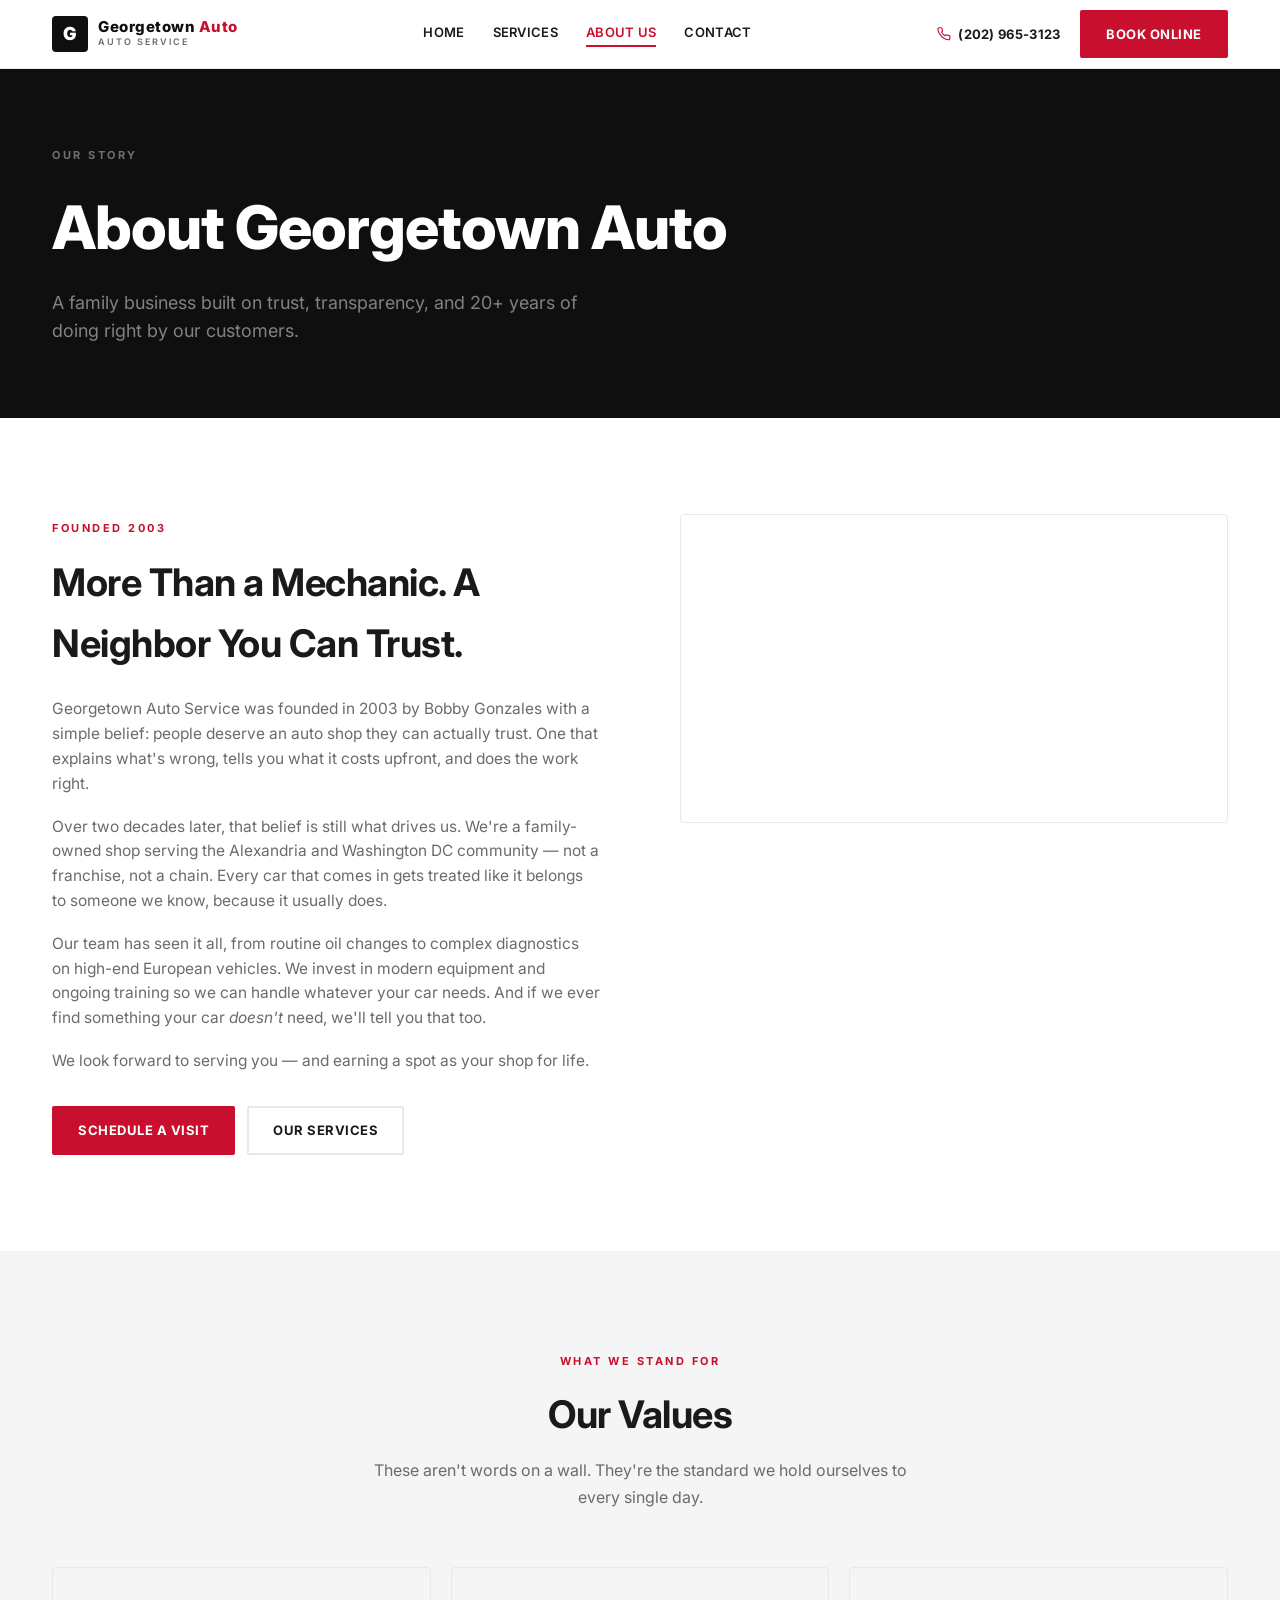
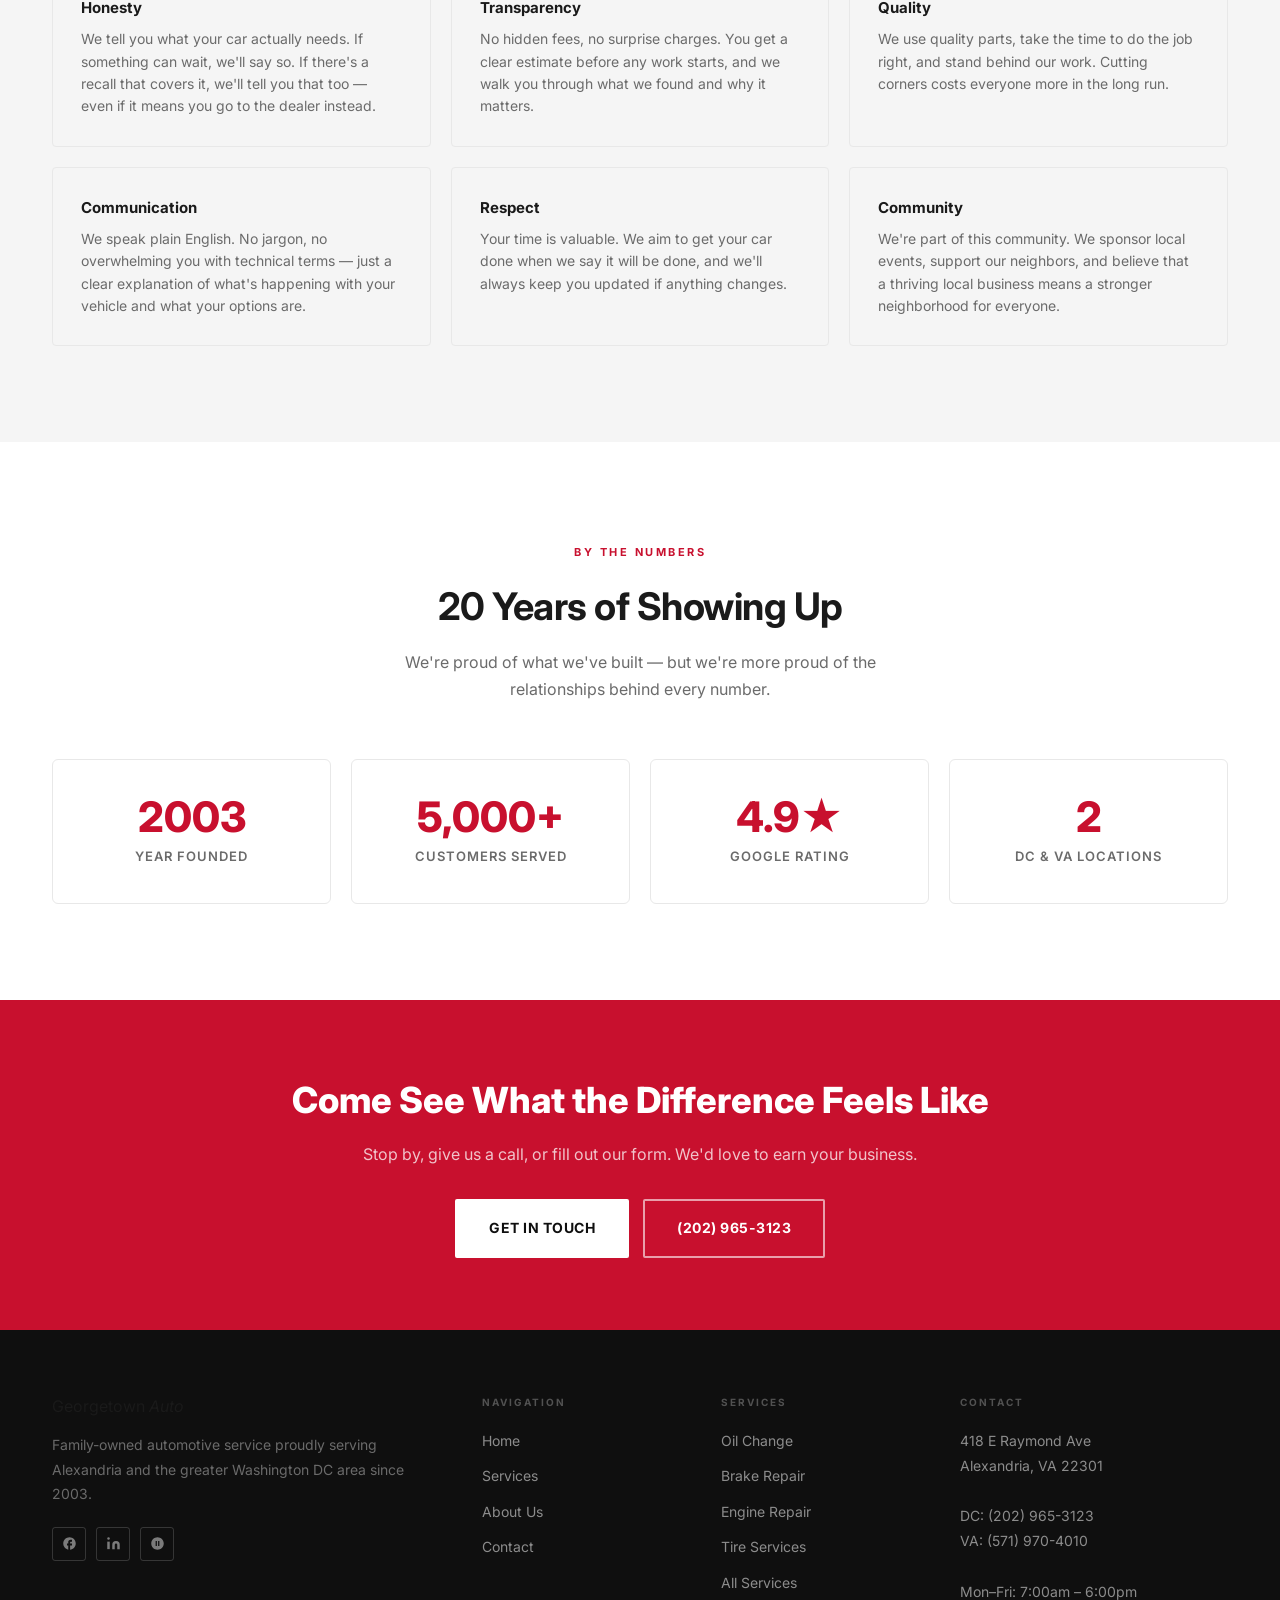
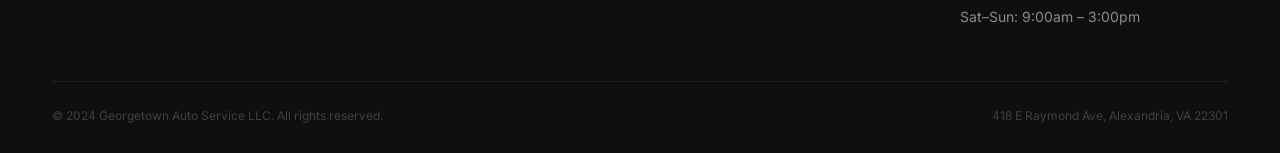
==== about.html @ b823f21b "Initial commit: single-page static site for Georgetown Auto Service Co-Authored-By: Claude Sonnet 4." ====
<!DOCTYPE html>
<html lang="en">
<head>
  <meta charset="UTF-8" />
  <meta name="viewport" content="width=device-width, initial-scale=1.0" />
  <meta name="description" content="Learn about Georgetown Auto Service — family-owned since 2003, founded by Bobby Gonzales in Alexandria, VA. Serving the greater Washington DC area with honest, quality auto repair." />
  <title>About Us | Georgetown Auto Service</title>
  <link rel="preconnect" href="https://fonts.googleapis.com" />
  <link rel="preconnect" href="https://fonts.gstatic.com" crossorigin />
  <link href="https://fonts.googleapis.com/css2?family=Inter:wght@400;500;600;700;800&display=swap" rel="stylesheet" />
  <link rel="stylesheet" href="styles.css" />
</head>
<body>

<!-- NAV -->
<nav class="navbar">
  <div class="container">
    <div class="nav-inner">
      <a href="index.html" class="nav-logo">
        <div class="logo-mark">G</div>
        <div class="logo-text-wrap">
          <div class="logo-name">Georgetown <em>Auto</em></div>
          <div class="logo-sub">Auto Service</div>
        </div>
      </a>
      <div class="nav-links">
        <a href="index.html">Home</a>
        <a href="services.html">Services</a>
        <a href="about.html" class="active">About Us</a>
        <a href="contact.html">Contact</a>
      </div>
      <div class="nav-right">
        <a href="tel:2029653123" class="nav-phone">
          <svg viewBox="0 0 24 24"><path d="M22 16.92v3a2 2 0 0 1-2.18 2 19.79 19.79 0 0 1-8.63-3.07A19.5 19.5 0 0 1 4.69 12a19.79 19.79 0 0 1-3.07-8.67A2 2 0 0 1 3.6 1.27h3a2 2 0 0 1 2 1.72c.127.96.361 1.903.7 2.81a2 2 0 0 1-.45 2.11L7.91 8.91a16 16 0 0 0 6.08 6.08l.91-.91a2 2 0 0 1 2.11-.45c.907.339 1.85.573 2.81.7A2 2 0 0 1 22 16.92z"/></svg>
          (202) 965-3123
        </a>
        <a href="contact.html" class="btn btn-primary nav-cta-btn">Book Online</a>
      </div>
      <button class="hamburger" id="hamburger" aria-label="Open menu">
        <span></span><span></span><span></span>
      </button>
    </div>
  </div>
</nav>

<div class="mobile-nav" id="mobile-nav">
  <a href="index.html">Home</a>
  <a href="services.html">Services</a>
  <a href="about.html">About Us</a>
  <a href="contact.html">Contact</a>
  <a href="contact.html" class="btn btn-primary">Schedule Service</a>
</div>

<!-- PAGE HEADER -->
<header class="page-header">
  <div class="container">
    <span class="eyebrow" style="color:rgba(255,255,255,0.4)">Our Story</span>
    <h1>About Georgetown Auto</h1>
    <p>A family business built on trust, transparency, and 20+ years of doing right by our customers.</p>
  </div>
</header>

<!-- ABOUT SECTION -->
<section class="about-section">
  <div class="container">
    <div class="about-layout">
      <div class="about-text">
        <span class="eyebrow">Founded 2003</span>
        <h2>More Than a Mechanic. A Neighbor You Can Trust.</h2>
        <p>
          Georgetown Auto Service was founded in 2003 by Bobby Gonzales with a simple belief:
          people deserve an auto shop they can actually trust. One that explains what's wrong,
          tells you what it costs upfront, and does the work right.
        </p>
        <p>
          Over two decades later, that belief is still what drives us. We're a family-owned shop
          serving the Alexandria and Washington DC community — not a franchise, not a chain. Every
          car that comes in gets treated like it belongs to someone we know, because it usually does.
        </p>
        <p>
          Our team has seen it all, from routine oil changes to complex diagnostics on high-end
          European vehicles. We invest in modern equipment and ongoing training so we can handle
          whatever your car needs. And if we ever find something your car <em>doesn't</em> need,
          we'll tell you that too.
        </p>
        <p>
          We look forward to serving you — and earning a spot as your shop for life.
        </p>
        <div style="margin-top:32px; display:flex; gap:12px; flex-wrap:wrap;">
          <a href="contact.html" class="btn btn-primary">Schedule a Visit</a>
          <a href="services.html" class="btn btn-outline">Our Services</a>
        </div>
      </div>
      <div class="about-media">
        <!-- Replace YOUR_VIDEO_ID with the actual YouTube video ID -->
        <iframe
          src="https://www.youtube.com/embed/YOUR_VIDEO_ID"
          title="Georgetown Auto Service"
          allow="accelerometer; autoplay; clipboard-write; encrypted-media; gyroscope; picture-in-picture"
          allowfullscreen
        ></iframe>
      </div>
    </div>
  </div>
</section>

<!-- VALUES -->
<section class="values-section section--light">
  <div class="container">
    <div class="section-header centered">
      <span class="eyebrow">What We Stand For</span>
      <h2>Our Values</h2>
      <p>These aren't words on a wall. They're the standard we hold ourselves to every single day.</p>
    </div>
    <div class="values-grid">
      <div class="value-card">
        <h4>Honesty</h4>
        <p>We tell you what your car actually needs. If something can wait, we'll say so. If there's a recall that covers it, we'll tell you that too — even if it means you go to the dealer instead.</p>
      </div>
      <div class="value-card">
        <h4>Transparency</h4>
        <p>No hidden fees, no surprise charges. You get a clear estimate before any work starts, and we walk you through what we found and why it matters.</p>
      </div>
      <div class="value-card">
        <h4>Quality</h4>
        <p>We use quality parts, take the time to do the job right, and stand behind our work. Cutting corners costs everyone more in the long run.</p>
      </div>
      <div class="value-card">
        <h4>Communication</h4>
        <p>We speak plain English. No jargon, no overwhelming you with technical terms — just a clear explanation of what's happening with your vehicle and what your options are.</p>
      </div>
      <div class="value-card">
        <h4>Respect</h4>
        <p>Your time is valuable. We aim to get your car done when we say it will be done, and we'll always keep you updated if anything changes.</p>
      </div>
      <div class="value-card">
        <h4>Community</h4>
        <p>We're part of this community. We sponsor local events, support our neighbors, and believe that a thriving local business means a stronger neighborhood for everyone.</p>
      </div>
    </div>
  </div>
</section>

<!-- STATS ROW -->
<section class="section">
  <div class="container">
    <div class="section-header centered">
      <span class="eyebrow">By the Numbers</span>
      <h2>20 Years of Showing Up</h2>
      <p>We're proud of what we've built — but we're more proud of the relationships behind every number.</p>
    </div>
    <div style="display:grid; grid-template-columns:repeat(4,1fr); gap:20px; text-align:center;">
      <div style="border:1px solid var(--border); border-radius:6px; padding:36px 20px;">
        <span style="font-size:42px; font-weight:800; color:var(--red); display:block; line-height:1;">2003</span>
        <span style="font-size:13px; color:var(--muted); margin-top:8px; display:block; text-transform:uppercase; letter-spacing:1px; font-weight:600;">Year Founded</span>
      </div>
      <div style="border:1px solid var(--border); border-radius:6px; padding:36px 20px;">
        <span style="font-size:42px; font-weight:800; color:var(--red); display:block; line-height:1;">5,000+</span>
        <span style="font-size:13px; color:var(--muted); margin-top:8px; display:block; text-transform:uppercase; letter-spacing:1px; font-weight:600;">Customers Served</span>
      </div>
      <div style="border:1px solid var(--border); border-radius:6px; padding:36px 20px;">
        <span style="font-size:42px; font-weight:800; color:var(--red); display:block; line-height:1;">4.9★</span>
        <span style="font-size:13px; color:var(--muted); margin-top:8px; display:block; text-transform:uppercase; letter-spacing:1px; font-weight:600;">Google Rating</span>
      </div>
      <div style="border:1px solid var(--border); border-radius:6px; padding:36px 20px;">
        <span style="font-size:42px; font-weight:800; color:var(--red); display:block; line-height:1;">2</span>
        <span style="font-size:13px; color:var(--muted); margin-top:8px; display:block; text-transform:uppercase; letter-spacing:1px; font-weight:600;">DC &amp; VA Locations</span>
      </div>
    </div>
  </div>
</section>

<!-- CTA BANNER -->
<section class="cta-banner">
  <div class="container">
    <h2>Come See What the Difference Feels Like</h2>
    <p>Stop by, give us a call, or fill out our form. We'd love to earn your business.</p>
    <div class="cta-actions">
      <a href="contact.html" class="btn btn-white btn-lg">Get in Touch</a>
      <a href="tel:2029653123" class="btn btn-outline-white btn-lg">(202) 965-3123</a>
    </div>
  </div>
</section>

<!-- FOOTER -->
<footer class="footer">
  <div class="container">
    <div class="footer-top">
      <div class="footer-brand">
        <span class="logo-text">Georgetown <em>Auto</em></span>
        <p>Family-owned automotive service proudly serving Alexandria and the greater Washington DC area since 2003.</p>
        <div class="footer-social">
          <a href="https://www.facebook.com" aria-label="Facebook" target="_blank" rel="noopener">
            <svg viewBox="0 0 24 24"><path d="M22 12c0-5.52-4.48-10-10-10S2 6.48 2 12c0 4.84 3.44 8.87 8 9.8V15H8v-3h2V9.5C10 7.57 11.57 6 13.5 6H16v3h-2c-.55 0-1 .45-1 1v2h3v3h-3v6.95c5.05-.5 9-4.76 9-9.95z"/></svg>
          </a>
          <a href="https://www.instagram.com" aria-label="Instagram" target="_blank" rel="noopener">
            <svg viewBox="0 0 24 24"><path d="M16 8a6 6 0 0 1 6 6v7h-4v-7a2 2 0 0 0-2-2 2 2 0 0 0-2 2v7h-4v-7a6 6 0 0 1 6-6z"/><rect x="2" y="9" width="4" height="12"/><circle cx="4" cy="4" r="2"/></svg>
          </a>
          <a href="https://www.yelp.com" aria-label="Yelp" target="_blank" rel="noopener">
            <svg viewBox="0 0 24 24"><path d="M12 2C6.48 2 2 6.48 2 12s4.48 10 10 10 10-4.48 10-10S17.52 2 12 2zm-1 14H9V8h2v8zm4 0h-2V8h2v8z"/></svg>
          </a>
        </div>
      </div>
      <div class="footer-col">
        <h5>Navigation</h5>
        <ul>
          <li><a href="index.html">Home</a></li>
          <li><a href="services.html">Services</a></li>
          <li><a href="about.html">About Us</a></li>
          <li><a href="contact.html">Contact</a></li>
        </ul>
      </div>
      <div class="footer-col">
        <h5>Services</h5>
        <ul>
          <li><a href="services.html">Oil Change</a></li>
          <li><a href="services.html">Brake Repair</a></li>
          <li><a href="services.html">Engine Repair</a></li>
          <li><a href="services.html">Tire Services</a></li>
          <li><a href="services.html">All Services</a></li>
        </ul>
      </div>
      <div class="footer-col">
        <h5>Contact</h5>
        <p>
          418 E Raymond Ave<br />
          Alexandria, VA 22301<br /><br />
          <a href="tel:2029653123">DC: (202) 965-3123</a><br />
          <a href="tel:5719704010">VA: (571) 970-4010</a><br /><br />
          Mon–Fri: 7:00am – 6:00pm<br />
          Sat–Sun: 9:00am – 3:00pm
        </p>
      </div>
    </div>
    <div class="footer-bottom">
      <p>© 2024 Georgetown Auto Service LLC. All rights reserved.</p>
      <p>418 E Raymond Ave, Alexandria, VA 22301</p>
    </div>
  </div>
</footer>

<script src="script.js"></script>
</body>
</html>
---- styles.css ----
/* Georgetown Auto Service */

/* === VARIABLES === */
:root {
  --red: #C8102E;
  --red-dark: #A50D24;
  --black: #0F0F0F;
  --text: #1A1A1A;
  --muted: #6B6B6B;
  --white: #ffffff;
  --light: #F5F5F5;
  --border: #E8E8E8;
  --font: 'Inter', system-ui, -apple-system, sans-serif;
  --max: 1240px;
  --sp: 96px;
}

/* === RESET === */
*, *::before, *::after { box-sizing: border-box; margin: 0; padding: 0; }
html { scroll-behavior: smooth; -webkit-font-smoothing: antialiased; }
body { font-family: var(--font); color: var(--text); background: var(--white); line-height: 1.6; }
img { max-width: 100%; display: block; }
a { text-decoration: none; color: inherit; }
ul { list-style: none; }
button { font-family: var(--font); cursor: pointer; }

/* === LAYOUT === */
.container { max-width: var(--max); margin: 0 auto; padding: 0 32px; }
.section { padding: var(--sp) 0; }
.section--light { background: var(--light); }
.section--dark { background: var(--black); }

.eyebrow {
  display: inline-block; font-size: 11px; font-weight: 700;
  letter-spacing: 2.5px; text-transform: uppercase;
  color: var(--red); margin-bottom: 14px;
}
.section-header { margin-bottom: 56px; }
.section-header.centered { text-align: center; }
.section-header.centered p { max-width: 560px; margin: 0 auto; }
.section-header h2 { font-size: clamp(26px, 3vw, 38px); font-weight: 700; letter-spacing: -0.5px; margin-bottom: 12px; }
.section-header p { color: var(--muted); font-size: 16px; line-height: 1.7; }

/* === BUTTONS === */
.btn {
  display: inline-flex; align-items: center; justify-content: center; gap: 8px;
  padding: 12px 24px; font-size: 13px; font-weight: 700; letter-spacing: 0.5px;
  text-transform: uppercase; border-radius: 2px; border: 2px solid transparent;
  transition: background 0.18s, border-color 0.18s, color 0.18s;
  white-space: nowrap; font-family: var(--font);
}
.btn-lg { padding: 16px 32px; font-size: 14px; }
.btn-primary { background: var(--red); color: var(--white); border-color: var(--red); }
.btn-primary:hover { background: var(--red-dark); border-color: var(--red-dark); }
.btn-outline-white { background: transparent; color: var(--white); border-color: rgba(255,255,255,0.6); }
.btn-outline-white:hover { background: var(--white); color: var(--black); border-color: var(--white); }
.btn-outline { background: transparent; color: var(--text); border-color: var(--border); }
.btn-outline:hover { border-color: var(--text); }
.btn-white { background: var(--white); color: var(--black); border-color: var(--white); }
.btn-white:hover { background: var(--light); }

/* === NAVBAR === */
.navbar {
  position: sticky; top: 0; z-index: 200;
  background: var(--white); border-bottom: 1px solid var(--border);
}
.nav-inner {
  display: flex; align-items: center; justify-content: space-between;
  height: 68px;
}
.nav-logo { display: flex; align-items: center; gap: 10px; }
.nav-logo img { height: 38px; width: auto; }
.logo-mark {
  width: 36px; height: 36px; background: var(--black); border-radius: 4px;
  display: flex; align-items: center; justify-content: center;
  font-size: 18px; font-weight: 900; color: var(--white); flex-shrink: 0;
}
.logo-text-wrap { }
.logo-name { font-size: 15px; font-weight: 800; color: var(--black); letter-spacing: 0.5px; line-height: 1.1; }
.logo-name em { font-style: normal; color: var(--red); }
.logo-sub { font-size: 9px; font-weight: 600; letter-spacing: 2px; text-transform: uppercase; color: var(--muted); }

.nav-links { display: flex; align-items: center; gap: 28px; }
.nav-links a {
  font-size: 13px; font-weight: 600; letter-spacing: 0.3px; color: var(--text);
  text-transform: uppercase; transition: color 0.2s; position: relative; padding-bottom: 3px;
}
.nav-links a::after {
  content: ''; position: absolute; bottom: -1px; left: 0; right: 0;
  height: 2px; background: var(--red);
  transform: scaleX(0); transform-origin: left; transition: transform 0.2s;
}
.nav-links a:hover { color: var(--red); }
.nav-links a:hover::after, .nav-links a.active::after { transform: scaleX(1); }
.nav-links a.active { color: var(--red); }

.nav-right { display: flex; align-items: center; gap: 20px; }
.nav-phone {
  display: flex; align-items: center; gap: 7px;
  font-size: 13px; font-weight: 700; color: var(--text); letter-spacing: 0.3px;
}
.nav-phone svg { width: 14px; height: 14px; stroke: var(--red); fill: none; stroke-width: 2; stroke-linecap: round; stroke-linejoin: round; }

.hamburger {
  display: none; flex-direction: column; gap: 5px;
  background: none; border: none; padding: 6px;
}
.hamburger span { display: block; width: 22px; height: 2px; background: var(--text); border-radius: 1px; transition: all 0.25s; }
.hamburger.open span:nth-child(1) { transform: translateY(7px) rotate(45deg); }
.hamburger.open span:nth-child(2) { opacity: 0; }
.hamburger.open span:nth-child(3) { transform: translateY(-7px) rotate(-45deg); }

.mobile-nav {
  display: none; position: fixed; top: 68px; left: 0; right: 0; bottom: 0;
  background: var(--white); z-index: 199;
  padding: 24px 32px; border-top: 1px solid var(--border);
  opacity: 0; pointer-events: none; transform: translateY(-6px);
  transition: opacity 0.22s, transform 0.22s;
}
.mobile-nav.open { opacity: 1; pointer-events: all; transform: translateY(0); display: block; }
.mobile-nav a {
  display: block; font-size: 18px; font-weight: 700; color: var(--text);
  padding: 16px 0; border-bottom: 1px solid var(--border); transition: color 0.2s;
  text-transform: uppercase; letter-spacing: 0.5px;
}
.mobile-nav a:hover { color: var(--red); }
.mobile-nav .btn { margin-top: 24px; width: 100%; }

/* === HERO === */
.hero {
  background: var(--black); color: var(--white);
  min-height: 90vh; display: flex; align-items: center;
  position: relative; overflow: hidden; padding: 80px 0;
}
.hero-bg {
  position: absolute; inset: 0;
  background-image: url('images/hero.jpg');
  background-size: cover; background-position: center 40%;
  opacity: 0.28;
}
.hero-content { position: relative; max-width: 720px; }
.hero-label {
  font-size: 11px; font-weight: 700; letter-spacing: 3px; text-transform: uppercase;
  color: rgba(255,255,255,0.4); display: block; margin-bottom: 24px;
}
.hero h1 {
  font-size: clamp(44px, 7vw, 84px); font-weight: 800;
  line-height: 1.0; letter-spacing: -2px;
  color: var(--white); margin-bottom: 24px;
}
.hero-sub {
  font-size: 16px; color: rgba(255,255,255,0.55);
  margin-bottom: 40px; max-width: 480px; line-height: 1.7;
}
.hero-actions { display: flex; align-items: center; gap: 14px; flex-wrap: wrap; }

.hero-proof {
  display: flex; align-items: center; gap: 32px;
  margin-top: 60px; padding-top: 44px;
  border-top: 1px solid rgba(255,255,255,0.1);
}
.rating-source { font-size: 10px; font-weight: 700; letter-spacing: 2px; text-transform: uppercase; color: rgba(255,255,255,0.35); margin-bottom: 5px; }
.rating-val { font-size: 24px; font-weight: 800; color: var(--white); line-height: 1; display: flex; align-items: center; gap: 8px; }
.rating-stars { color: #FFC107; font-size: 14px; }
.proof-divider { width: 1px; height: 40px; background: rgba(255,255,255,0.12); }
.proof-note { font-size: 13px; color: rgba(255,255,255,0.4); max-width: 160px; line-height: 1.5; }

/* === SERVICES GRID (6 col) === */
.services-row-section { background: var(--white); padding: 0; border-bottom: 1px solid var(--border); }
.services-row-label {
  padding: 40px 32px 0;
  max-width: var(--max); margin: 0 auto;
}
.services-row { display: grid; grid-template-columns: repeat(6, 1fr); }
.svc-row-card {
  padding: 36px 24px; border-right: 1px solid var(--border);
  border-top: 1px solid var(--border);
  text-align: center; transition: all 0.22s; cursor: default;
}
.svc-row-card:last-child { border-right: none; }
.svc-row-card:hover { background: var(--red); }
.svc-row-icon {
  width: 52px; height: 52px; border-radius: 50%;
  border: 1.5px solid var(--border);
  display: flex; align-items: center; justify-content: center;
  margin: 0 auto 18px; transition: all 0.22s;
  color: var(--text);
}
.svc-row-icon svg { width: 22px; height: 22px; stroke: currentColor; fill: none; stroke-width: 1.5; stroke-linecap: round; stroke-linejoin: round; }
.svc-row-card:hover .svc-row-icon { border-color: rgba(255,255,255,0.4); color: var(--white); }
.svc-row-card h3 { font-size: 13px; font-weight: 700; text-transform: uppercase; letter-spacing: 0.5px; color: var(--text); margin-bottom: 8px; transition: color 0.22s; }
.svc-row-card p { font-size: 12px; color: var(--muted); line-height: 1.6; transition: color 0.22s; }
.svc-row-card .svc-row-link { font-size: 11px; font-weight: 700; color: var(--red); text-transform: uppercase; letter-spacing: 1px; display: inline-block; margin-top: 14px; transition: color 0.22s; }
.svc-row-card:hover h3,
.svc-row-card:hover p,
.svc-row-card:hover .svc-row-link { color: var(--white); }

/* === PROCESS (renamed from Transparency Flow) === */
.process-section { padding: var(--sp) 0; background: var(--light); }
.process-steps {
  display: grid; grid-template-columns: repeat(6, 1fr);
  gap: 0; position: relative; margin-top: 56px;
}
.process-steps::before {
  content: '';
  position: absolute;
  top: 27px; left: calc(100% / 12); right: calc(100% / 12);
  height: 1px; background: var(--border); z-index: 0;
}
.process-step { text-align: center; padding: 0 12px; position: relative; }
.step-circle {
  width: 56px; height: 56px; border-radius: 50%;
  border: 2px solid var(--red); background: var(--white);
  display: flex; align-items: center; justify-content: center;
  margin: 0 auto 20px; position: relative; z-index: 1;
  font-size: 16px; font-weight: 800; color: var(--red);
}
.process-step h4 { font-size: 13px; font-weight: 700; text-transform: uppercase; letter-spacing: 0.5px; color: var(--text); margin-bottom: 8px; }
.process-step p { font-size: 12px; color: var(--muted); line-height: 1.6; }

/* === REVIEWS === */
.reviews-section { background: var(--black); padding: var(--sp) 0; }
.reviews-grid { display: grid; grid-template-columns: repeat(2, 1fr); gap: 20px; margin-top: 48px; }
.review-card {
  background: rgba(255,255,255,0.04); border: 1px solid rgba(255,255,255,0.08);
  border-radius: 4px; padding: 32px;
}
.review-top { display: flex; align-items: flex-start; justify-content: space-between; margin-bottom: 20px; }
.reviewer { display: flex; align-items: center; gap: 14px; }
.reviewer-avatar {
  width: 48px; height: 48px; border-radius: 50%; background: var(--red);
  display: flex; align-items: center; justify-content: center;
  font-size: 18px; font-weight: 800; color: var(--white); flex-shrink: 0;
}
.reviewer-name { font-size: 15px; font-weight: 700; color: var(--white); }
.review-stars { color: #FFC107; font-size: 13px; margin-top: 3px; }
.google-badge {
  width: 28px; height: 28px; border-radius: 50%; background: var(--white);
  display: flex; align-items: center; justify-content: center;
  font-size: 13px; font-weight: 900; color: #4285F4; flex-shrink: 0;
}
.review-text { font-size: 15px; color: rgba(255,255,255,0.7); line-height: 1.7; font-style: italic; margin-bottom: 16px; }
.review-vehicle { font-size: 12px; font-weight: 600; color: rgba(255,255,255,0.3); text-transform: uppercase; letter-spacing: 1px; }

/* === CTA BANNER === */
.cta-banner { background: var(--red); padding: 72px 0; text-align: center; }
.cta-banner h2 { color: var(--white); font-size: clamp(24px, 3vw, 36px); font-weight: 800; margin-bottom: 12px; }
.cta-banner p { color: rgba(255,255,255,0.75); font-size: 16px; margin-bottom: 32px; }
.cta-actions { display: flex; justify-content: center; gap: 14px; flex-wrap: wrap; }

/* === FOOTER === */
.footer { background: var(--black); padding: 64px 0 28px; }
.footer-top { display: grid; grid-template-columns: 2fr 1fr 1fr 1.4fr; gap: 48px; margin-bottom: 52px; }
.footer-brand .logo-name { font-size: 18px; color: var(--white); }
.footer-brand .logo-name em { color: var(--red); font-style: normal; }
.footer-brand p { font-size: 14px; color: rgba(255,255,255,0.38); margin-top: 14px; line-height: 1.75; }
.footer-col h5 { font-size: 10px; font-weight: 700; letter-spacing: 2px; text-transform: uppercase; color: rgba(255,255,255,0.28); margin-bottom: 18px; }
.footer-col ul li { margin-bottom: 10px; }
.footer-col ul li a { font-size: 14px; color: rgba(255,255,255,0.52); transition: color 0.2s; }
.footer-col ul li a:hover { color: var(--white); }
.footer-col p { font-size: 14px; color: rgba(255,255,255,0.52); line-height: 1.8; }
.footer-col a { color: rgba(255,255,255,0.52); transition: color 0.2s; }
.footer-col a:hover { color: var(--white); }
.footer-social { display: flex; gap: 10px; margin-top: 20px; }
.footer-social a {
  width: 34px; height: 34px; border: 1px solid rgba(255,255,255,0.16);
  border-radius: 3px; display: flex; align-items: center; justify-content: center;
  color: rgba(255,255,255,0.45); transition: all 0.2s;
}
.footer-social a:hover { border-color: rgba(255,255,255,0.4); color: var(--white); }
.footer-social svg { width: 15px; height: 15px; fill: currentColor; }
.footer-bottom {
  border-top: 1px solid rgba(255,255,255,0.07);
  padding-top: 24px; display: flex; justify-content: space-between; align-items: center;
}
.footer-bottom p { font-size: 12px; color: rgba(255,255,255,0.2); }

/* === PAGE HEADER === */
.page-header { background: var(--black); padding: 72px 0; }
.page-header h1 { font-size: clamp(36px, 5vw, 60px); font-weight: 800; letter-spacing: -1px; color: var(--white); margin-bottom: 14px; }
.page-header p { color: rgba(255,255,255,0.48); font-size: 18px; max-width: 560px; }

/* === SERVICES PAGE === */
.services-all { padding: var(--sp) 0; }
.services-all-grid { display: grid; grid-template-columns: repeat(3, 1fr); gap: 20px; }
.svc-full {
  border: 1px solid var(--border); border-radius: 4px;
  padding: 32px 28px; transition: border-color 0.2s;
}
.svc-full:hover { border-color: var(--red); }
.svc-full .svc-icon { margin-bottom: 20px; }
.svc-full h3 { font-size: 17px; margin-bottom: 10px; font-weight: 700; }
.svc-full p { font-size: 14px; color: var(--muted); }
.svc-icon {
  width: 46px; height: 46px; background: #FFF0F2; border-radius: 5px;
  display: flex; align-items: center; justify-content: center; color: var(--red);
}
.svc-icon svg { width: 22px; height: 22px; stroke: currentColor; fill: none; stroke-width: 2; stroke-linecap: round; stroke-linejoin: round; }

/* === ABOUT PAGE === */
.about-section { padding: var(--sp) 0; }
.about-layout { display: grid; grid-template-columns: 1fr 1fr; gap: 80px; align-items: start; }
.about-text h2 { font-size: clamp(26px, 3vw, 38px); font-weight: 700; letter-spacing: -0.5px; margin-bottom: 24px; }
.about-text p { margin-bottom: 18px; font-size: 15.5px; color: var(--muted); }
.about-media { border-radius: 4px; overflow: hidden; border: 1px solid var(--border); }
.about-media iframe { display: block; width: 100%; aspect-ratio: 16/9; border: none; }
.values-section { padding: var(--sp) 0; }
.values-grid { display: grid; grid-template-columns: repeat(3, 1fr); gap: 20px; }
.value-card { border: 1px solid var(--border); border-radius: 4px; padding: 28px; }
.value-card h4 { font-size: 15px; font-weight: 700; margin-bottom: 8px; }
.value-card p { font-size: 14px; color: var(--muted); }

/* === CONTACT PAGE === */
.contact-section { padding: var(--sp) 0; }
.contact-layout { display: grid; grid-template-columns: 1fr 1.6fr; gap: 72px; }
.contact-info h2 { font-size: clamp(24px, 3vw, 36px); font-weight: 700; letter-spacing: -0.5px; margin-bottom: 10px; }
.contact-info > p { margin-bottom: 36px; font-size: 15px; color: var(--muted); }
.info-block { margin-bottom: 28px; }
.info-block h4 { font-size: 10px; font-weight: 700; letter-spacing: 2px; text-transform: uppercase; color: var(--muted); margin-bottom: 8px; }
.info-block p { font-size: 15px; color: var(--text); line-height: 1.7; }
.info-block a { font-size: 15px; color: var(--text); transition: color 0.2s; display: block; }
.info-block a:hover { color: var(--red); }
.contact-social { display: flex; gap: 10px; margin-top: 32px; }
.contact-social a {
  width: 38px; height: 38px; border: 1px solid var(--border);
  border-radius: 3px; display: flex; align-items: center; justify-content: center;
  color: var(--muted); transition: all 0.2s;
}
.contact-social a:hover { border-color: var(--red); color: var(--red); }
.contact-social svg { width: 16px; height: 16px; fill: currentColor; }
.form-wrap h2 { font-size: clamp(24px, 3vw, 36px); font-weight: 700; letter-spacing: -0.5px; margin-bottom: 8px; }
.form-wrap > p { margin-bottom: 28px; font-size: 15px; color: var(--muted); }
.form-row { display: grid; grid-template-columns: 1fr 1fr; gap: 16px; }
.form-group { margin-bottom: 16px; }
.form-group label { display: block; font-size: 12px; font-weight: 700; letter-spacing: 0.5px; text-transform: uppercase; color: var(--text); margin-bottom: 7px; }
.form-group input, .form-group textarea, .form-group select {
  width: 100%; padding: 12px 14px; border: 1px solid var(--border);
  border-radius: 3px; font-size: 15px; font-family: var(--font);
  color: var(--text); background: var(--white); transition: border-color 0.2s;
  -webkit-appearance: none;
}
.form-group input:focus, .form-group textarea:focus, .form-group select:focus { outline: none; border-color: var(--red); }
.form-group textarea { min-height: 130px; resize: vertical; }
.form-success {
  display: none; padding: 20px 24px; border-radius: 3px;
  background: #f0fdf4; border: 1px solid #86efac;
  color: #166534; font-size: 15px; font-weight: 600; margin-top: 16px; text-align: center;
}
.map-section { padding: var(--sp) 0; }
.map-wrap { border-radius: 4px; overflow: hidden; border: 1px solid var(--border); height: 420px; }
.map-wrap iframe { display: block; width: 100%; height: 100%; border: none; }

/* === RESPONSIVE === */
@media (max-width: 1100px) {
  :root { --sp: 72px; }
  .services-row { grid-template-columns: repeat(3, 1fr); }
  .svc-row-card:nth-child(3) { border-right: none; }
  .svc-row-card:nth-child(1),
  .svc-row-card:nth-child(2),
  .svc-row-card:nth-child(3) { border-bottom: 1px solid var(--border); }
  .process-steps { grid-template-columns: repeat(3, 1fr); gap: 24px; }
  .process-steps::before { display: none; }
  .footer-top { grid-template-columns: 1fr 1fr; }
}

@media (max-width: 768px) {
  :root { --sp: 56px; }
  .nav-links, .nav-phone, .nav-cta-btn { display: none; }
  .hamburger { display: flex; }
  .services-row { grid-template-columns: repeat(2, 1fr); }
  .svc-row-card:nth-child(2) { border-right: none; }
  .svc-row-card:nth-child(3) { border-right: 1px solid var(--border); }
  .process-steps { grid-template-columns: repeat(2, 1fr); }
  .reviews-grid { grid-template-columns: 1fr; }
  .about-layout { grid-template-columns: 1fr; gap: 40px; }
  .contact-layout { grid-template-columns: 1fr; }
  .form-row { grid-template-columns: 1fr; }
  .services-all-grid { grid-template-columns: 1fr 1fr; }
  .values-grid { grid-template-columns: 1fr 1fr; }
}

@media (max-width: 540px) {
  .hero h1 { letter-spacing: -1px; }
  .services-row { grid-template-columns: 1fr; }
  .svc-row-card { border-right: none; }
  .process-steps { grid-template-columns: 1fr 1fr; }
  .footer-top { grid-template-columns: 1fr; }
  .services-all-grid { grid-template-columns: 1fr; }
  .values-grid { grid-template-columns: 1fr; }
  .hero-actions { flex-direction: column; align-items: flex-start; }
  .cta-actions { flex-direction: column; align-items: center; }
  .footer-bottom { flex-direction: column; gap: 8px; text-align: center; }
}
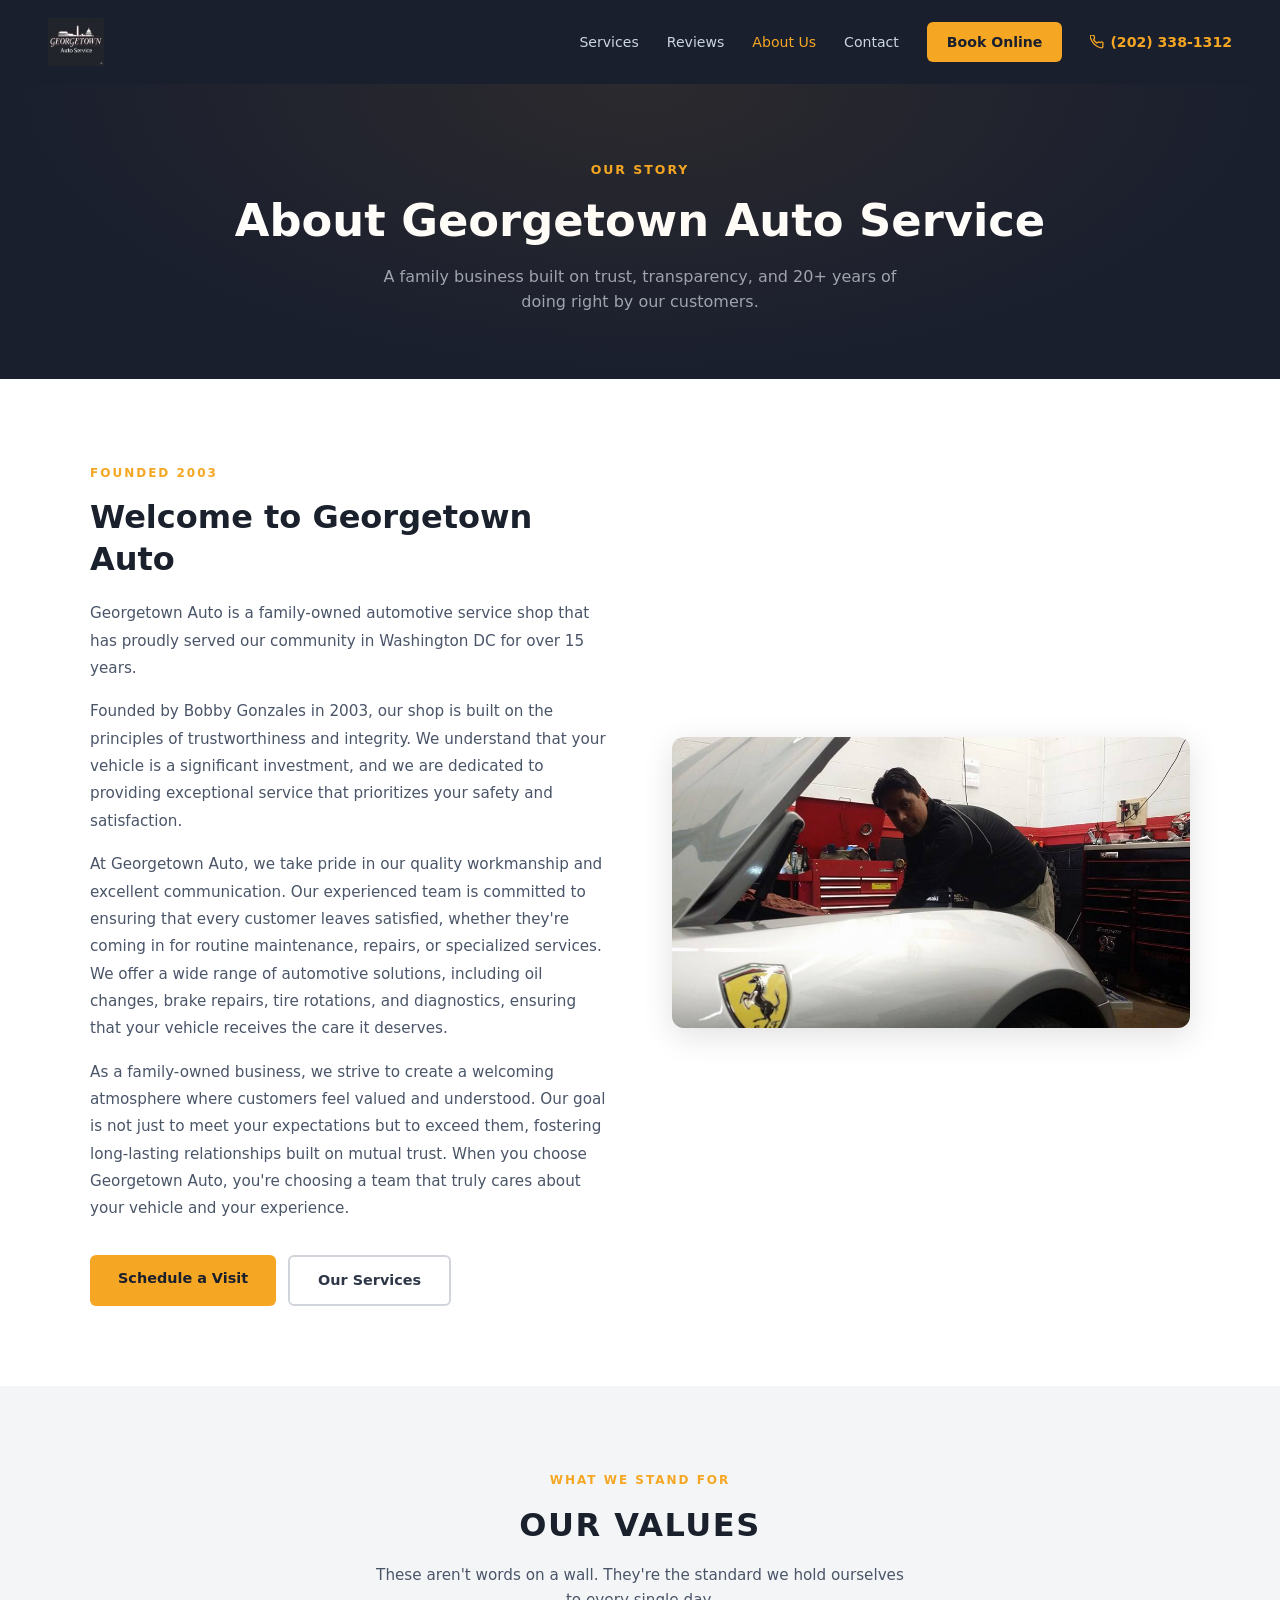
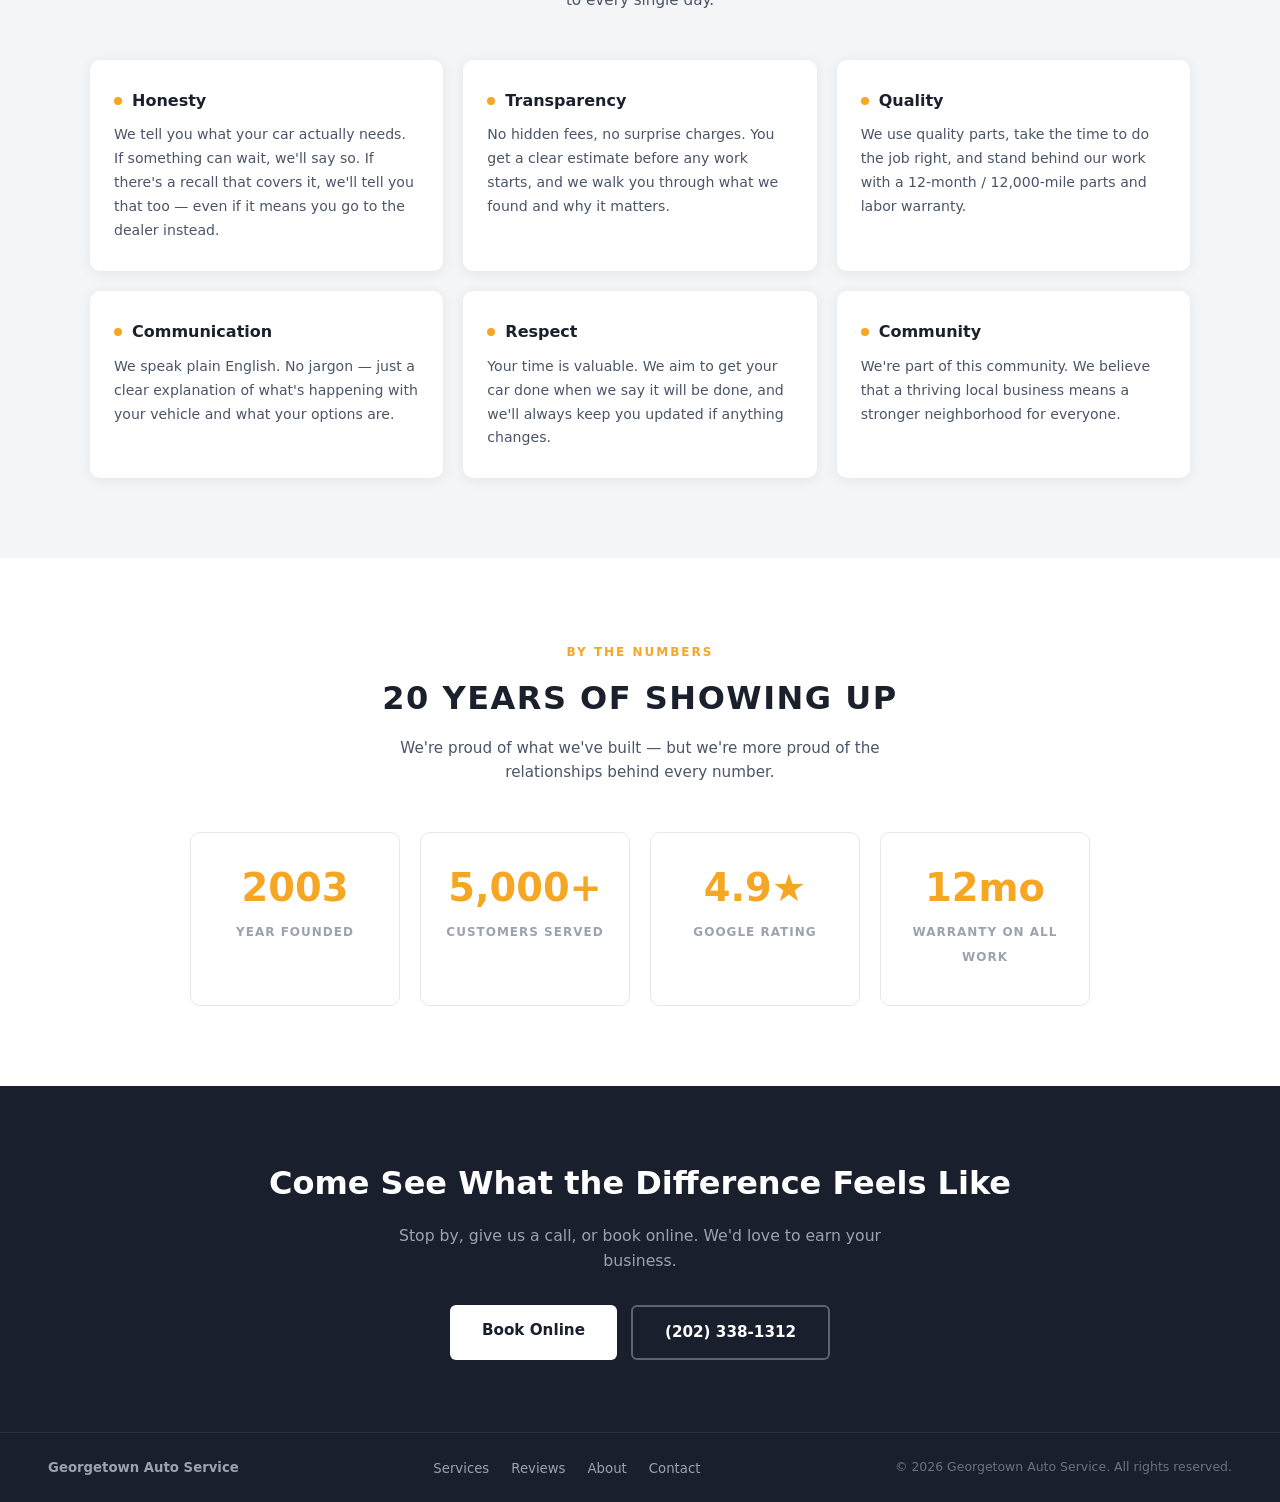
==== commit 196f1a1f: "Updated logo and banner. Created About Us page including photo and text. Added Yelp and Google revie" ====
--- a/about.html
+++ b/about.html
@@ -1,244 +1,652 @@
 <!DOCTYPE html>
 <html lang="en">
 <head>
-  <meta charset="UTF-8" />
-  <meta name="viewport" content="width=device-width, initial-scale=1.0" />
-  <meta name="description" content="Learn about Georgetown Auto Service — family-owned since 2003, founded by Bobby Gonzales in Alexandria, VA. Serving the greater Washington DC area with honest, quality auto repair." />
+  <meta charset="UTF-8">
+  <meta name="viewport" content="width=device-width, initial-scale=1.0">
   <title>About Us | Georgetown Auto Service</title>
-  <link rel="preconnect" href="https://fonts.googleapis.com" />
-  <link rel="preconnect" href="https://fonts.gstatic.com" crossorigin />
-  <link href="https://fonts.googleapis.com/css2?family=Inter:wght@400;500;600;700;800&display=swap" rel="stylesheet" />
-  <link rel="stylesheet" href="styles.css" />
+  <meta name="description" content="Learn about Georgetown Auto Service — family-owned, founded on honesty and transparency, serving Washington DC and the Metro area with certified auto repair since 2003.">
+
+  <style>
+    :root {
+      --dark: #1a1f2e;
+      --light-bg: #f4f5f7;
+      --accent: #f5a623;
+      --accent-hover: #e8961f;
+      --white: #ffffff;
+      --text-muted: #9ca3af;
+      --card-shadow: 0 2px 14px rgba(0,0,0,0.07);
+    }
+
+    *, *::before, *::after { box-sizing: border-box; margin: 0; padding: 0; }
+    html { scroll-behavior: smooth; }
+    body {
+      font-family: 'Inter', system-ui, -apple-system, BlinkMacSystemFont, sans-serif;
+      background: var(--light-bg);
+      color: #2d3748;
+      line-height: 1.6;
+    }
+
+    /* ===== NAV (identical to index.html) ===== */
+    #main-nav {
+      position: sticky;
+      top: 0;
+      z-index: 1000;
+      background: var(--dark);
+      padding: 18px 48px;
+      display: flex;
+      align-items: center;
+      justify-content: space-between;
+      transition: padding 0.3s ease, box-shadow 0.3s ease;
+    }
+    #main-nav.scrolled {
+      padding: 10px 48px;
+      box-shadow: 0 4px 20px rgba(0,0,0,0.35);
+    }
+    .nav-logo {
+      display: flex;
+      align-items: center;
+      text-decoration: none;
+    }
+    .nav-logo-img {
+      height: 48px;
+      width: auto;
+      display: block;
+    }
+    .nav-right {
+      display: flex;
+      align-items: center;
+      gap: 28px;
+    }
+    .nav-links {
+      display: flex;
+      align-items: center;
+      gap: 28px;
+      list-style: none;
+    }
+    .nav-links a {
+      color: #cbd5e0;
+      text-decoration: none;
+      font-size: 0.88rem;
+      font-weight: 500;
+      transition: color 0.2s;
+    }
+    .nav-links a:hover, .nav-links a.active { color: var(--white); }
+    .nav-links a.active { color: var(--accent); }
+    .btn-book {
+      background: var(--accent);
+      color: var(--dark);
+      padding: 9px 20px;
+      border-radius: 6px;
+      text-decoration: none;
+      font-weight: 700;
+      font-size: 0.88rem;
+      transition: background 0.2s;
+      white-space: nowrap;
+    }
+    .btn-book:hover { background: var(--accent-hover); }
+    .nav-phone {
+      color: var(--accent);
+      text-decoration: none;
+      font-weight: 600;
+      font-size: 0.88rem;
+      display: flex;
+      align-items: center;
+      gap: 6px;
+      white-space: nowrap;
+    }
+    .nav-phone:hover { color: var(--accent-hover); }
+
+    .hamburger {
+      display: none;
+      flex-direction: column;
+      gap: 5px;
+      cursor: pointer;
+      background: none;
+      border: none;
+      padding: 4px;
+    }
+    .hamburger span {
+      display: block;
+      width: 24px;
+      height: 2px;
+      background: var(--white);
+      transition: all 0.3s ease;
+      border-radius: 2px;
+    }
+    .hamburger.open span:nth-child(1) { transform: translateY(7px) rotate(45deg); }
+    .hamburger.open span:nth-child(2) { opacity: 0; }
+    .hamburger.open span:nth-child(3) { transform: translateY(-7px) rotate(-45deg); }
+
+    .mobile-nav {
+      display: none;
+      flex-direction: column;
+      background: var(--dark);
+      border-top: 1px solid rgba(255,255,255,0.08);
+      padding: 20px 24px;
+      gap: 4px;
+    }
+    .mobile-nav.open { display: flex; }
+    .mobile-nav a {
+      color: #cbd5e0;
+      text-decoration: none;
+      font-size: 1rem;
+      font-weight: 500;
+      padding: 10px 0;
+      border-bottom: 1px solid rgba(255,255,255,0.05);
+    }
+    .mobile-nav a:last-child { border-bottom: none; }
+    .mobile-nav a:hover { color: var(--white); }
+    .mobile-nav .btn-book { margin-top: 12px; text-align: center; display: block; padding: 12px; }
+    .mobile-nav .nav-phone { margin-top: 8px; border-bottom: none; }
+
+    /* ===== PAGE HERO ===== */
+    .page-hero {
+      background: var(--dark);
+      padding: 72px 48px 64px;
+      text-align: center;
+      position: relative;
+      overflow: hidden;
+    }
+    .page-hero::before {
+      content: '';
+      position: absolute;
+      inset: 0;
+      background: radial-gradient(ellipse at center top, rgba(245,166,35,0.08) 0%, transparent 70%);
+      pointer-events: none;
+    }
+    .page-hero .eyebrow {
+      display: inline-block;
+      color: var(--accent);
+      font-size: 0.78rem;
+      font-weight: 700;
+      letter-spacing: 2px;
+      text-transform: uppercase;
+      margin-bottom: 14px;
+    }
+    .page-hero h1 {
+      color: var(--white);
+      font-size: clamp(2rem, 4vw, 2.8rem);
+      font-weight: 800;
+      line-height: 1.2;
+      margin-bottom: 16px;
+    }
+    .page-hero p {
+      color: #9ca3af;
+      font-size: 1rem;
+      max-width: 540px;
+      margin: 0 auto;
+    }
+
+    /* ===== ABOUT STORY ===== */
+    .about-story {
+      background: var(--white);
+      padding: 80px 48px;
+    }
+    .about-layout {
+      display: grid;
+      grid-template-columns: 1fr 1fr;
+      gap: 64px;
+      max-width: 1100px;
+      margin: 0 auto;
+      align-items: center;
+    }
+    .about-text .eyebrow {
+      display: inline-block;
+      color: var(--accent);
+      font-size: 0.75rem;
+      font-weight: 700;
+      letter-spacing: 2px;
+      text-transform: uppercase;
+      margin-bottom: 14px;
+    }
+    .about-text h2 {
+      font-size: clamp(1.5rem, 2.5vw, 2rem);
+      font-weight: 800;
+      color: #1a202c;
+      line-height: 1.3;
+      margin-bottom: 20px;
+    }
+    .about-text p {
+      color: #4a5568;
+      font-size: 0.95rem;
+      line-height: 1.8;
+      margin-bottom: 16px;
+    }
+    .about-text p:last-of-type { margin-bottom: 0; }
+    .about-actions {
+      display: flex;
+      gap: 12px;
+      flex-wrap: wrap;
+      margin-top: 32px;
+    }
+    .btn-primary {
+      background: var(--accent);
+      color: var(--dark);
+      padding: 12px 28px;
+      border-radius: 6px;
+      text-decoration: none;
+      font-weight: 700;
+      font-size: 0.9rem;
+      transition: background 0.2s;
+    }
+    .btn-primary:hover { background: var(--accent-hover); }
+    .btn-outline {
+      background: transparent;
+      color: #2d3748;
+      padding: 12px 28px;
+      border-radius: 6px;
+      text-decoration: none;
+      font-weight: 700;
+      font-size: 0.9rem;
+      border: 2px solid #d1d5db;
+      transition: border-color 0.2s, color 0.2s;
+    }
+    .btn-outline:hover { border-color: var(--accent); color: var(--accent); }
+
+    .about-media {
+      border-radius: 12px;
+      overflow: hidden;
+      box-shadow: 0 8px 32px rgba(0,0,0,0.12);
+    }
+    .about-media img {
+      width: 100%;
+      height: 100%;
+      object-fit: cover;
+      display: block;
+    }
+
+    /* ===== VALUES ===== */
+    .values-section {
+      background: var(--light-bg);
+      padding: 80px 48px;
+    }
+    .section-header {
+      text-align: center;
+      margin-bottom: 48px;
+    }
+    .section-header .eyebrow {
+      display: inline-block;
+      color: var(--accent);
+      font-size: 0.75rem;
+      font-weight: 700;
+      letter-spacing: 2px;
+      text-transform: uppercase;
+      margin-bottom: 10px;
+    }
+    .section-header h2 {
+      font-size: clamp(1.6rem, 2.5vw, 2rem);
+      font-weight: 800;
+      text-transform: uppercase;
+      letter-spacing: 1.5px;
+      color: #1a202c;
+      margin-bottom: 12px;
+    }
+    .section-header p {
+      color: #4a5568;
+      font-size: 0.95rem;
+      max-width: 540px;
+      margin: 0 auto;
+    }
+    .values-grid {
+      display: grid;
+      grid-template-columns: repeat(3, 1fr);
+      gap: 20px;
+      max-width: 1100px;
+      margin: 0 auto;
+    }
+    .value-card {
+      background: var(--white);
+      border-radius: 10px;
+      padding: 28px 24px;
+      box-shadow: var(--card-shadow);
+    }
+    .value-card h4 {
+      font-size: 1rem;
+      font-weight: 700;
+      color: #1a202c;
+      margin-bottom: 10px;
+      display: flex;
+      align-items: center;
+      gap: 10px;
+    }
+    .value-card h4::before {
+      content: '';
+      display: inline-block;
+      width: 8px;
+      height: 8px;
+      min-width: 8px;
+      border-radius: 50%;
+      background: var(--accent);
+    }
+    .value-card p {
+      font-size: 0.88rem;
+      color: #4a5568;
+      line-height: 1.7;
+    }
+
+    /* ===== STATS ===== */
+    .stats-section {
+      background: var(--white);
+      padding: 80px 48px;
+    }
+    .stats-grid {
+      display: grid;
+      grid-template-columns: repeat(4, 1fr);
+      gap: 20px;
+      max-width: 900px;
+      margin: 0 auto;
+      text-align: center;
+    }
+    .stat-card {
+      border: 1px solid #e5e7eb;
+      border-radius: 10px;
+      padding: 36px 20px;
+    }
+    .stat-number {
+      font-size: 2.4rem;
+      font-weight: 800;
+      color: var(--accent);
+      display: block;
+      line-height: 1;
+      margin-bottom: 10px;
+    }
+    .stat-label {
+      font-size: 0.75rem;
+      color: var(--text-muted);
+      text-transform: uppercase;
+      letter-spacing: 1px;
+      font-weight: 600;
+    }
+
+    /* ===== CTA BANNER ===== */
+    .cta-banner {
+      background: var(--dark);
+      padding: 72px 48px;
+      text-align: center;
+    }
+    .cta-banner h2 {
+      color: var(--white);
+      font-size: clamp(1.5rem, 2.5vw, 2rem);
+      font-weight: 800;
+      margin-bottom: 14px;
+    }
+    .cta-banner p {
+      color: var(--text-muted);
+      font-size: 0.98rem;
+      margin-bottom: 32px;
+      max-width: 500px;
+      margin-left: auto;
+      margin-right: auto;
+    }
+    .cta-actions {
+      display: flex;
+      gap: 14px;
+      justify-content: center;
+      flex-wrap: wrap;
+    }
+    .btn-white {
+      background: var(--white);
+      color: var(--dark);
+      padding: 13px 32px;
+      border-radius: 6px;
+      text-decoration: none;
+      font-weight: 700;
+      font-size: 0.95rem;
+      transition: background 0.2s;
+    }
+    .btn-white:hover { background: #f0f0f0; }
+    .btn-outline-white {
+      background: transparent;
+      color: var(--white);
+      padding: 13px 32px;
+      border-radius: 6px;
+      text-decoration: none;
+      font-weight: 700;
+      font-size: 0.95rem;
+      border: 2px solid rgba(255,255,255,0.3);
+      transition: border-color 0.2s;
+    }
+    .btn-outline-white:hover { border-color: var(--white); }
+
+    /* ===== FOOTER BAR (matches index.html) ===== */
+    .footer-bar {
+      background: var(--dark);
+      border-top: 1px solid rgba(255,255,255,0.07);
+      padding: 22px 48px;
+      display: flex;
+      align-items: center;
+      justify-content: space-between;
+      flex-wrap: wrap;
+      gap: 16px;
+    }
+    .footer-logo-text {
+      color: #9ca3af;
+      font-size: 0.83rem;
+      font-weight: 600;
+    }
+    .footer-links {
+      display: flex;
+      gap: 22px;
+      list-style: none;
+    }
+    .footer-links a {
+      color: #9ca3af;
+      text-decoration: none;
+      font-size: 0.83rem;
+      transition: color 0.2s;
+    }
+    .footer-links a:hover { color: var(--white); }
+    .footer-copy {
+      color: #6b7280;
+      font-size: 0.78rem;
+    }
+
+    /* ===== RESPONSIVE ===== */
+    @media (max-width: 768px) {
+      #main-nav { padding: 14px 20px; }
+      #main-nav.scrolled { padding: 10px 20px; }
+      .nav-right { display: none; }
+      .hamburger { display: flex; }
+
+      .page-hero { padding: 56px 24px 48px; }
+
+      .about-story { padding: 56px 24px; }
+      .about-layout { grid-template-columns: 1fr; gap: 36px; }
+
+      .values-section { padding: 56px 24px; }
+      .values-grid { grid-template-columns: 1fr; }
+
+      .stats-section { padding: 56px 24px; }
+      .stats-grid { grid-template-columns: repeat(2, 1fr); }
+
+      .cta-banner { padding: 56px 24px; }
+
+      .footer-bar {
+        padding: 20px;
+        flex-direction: column;
+        align-items: center;
+        text-align: center;
+      }
+      .footer-links { flex-wrap: wrap; justify-content: center; }
+    }
+  </style>
 </head>
 <body>
 
-<!-- NAV -->
-<nav class="navbar">
-  <div class="container">
-    <div class="nav-inner">
-      <a href="index.html" class="nav-logo">
-        <div class="logo-mark">G</div>
-        <div class="logo-text-wrap">
-          <div class="logo-name">Georgetown <em>Auto</em></div>
-          <div class="logo-sub">Auto Service</div>
-        </div>
-      </a>
-      <div class="nav-links">
-        <a href="index.html">Home</a>
-        <a href="services.html">Services</a>
-        <a href="about.html" class="active">About Us</a>
-        <a href="contact.html">Contact</a>
+<!-- ===== NAV ===== -->
+<nav id="main-nav">
+  <a href="index.html" class="nav-logo">
+    <img src="logo.png" alt="Georgetown Auto Service" class="nav-logo-img">
+  </a>
+
+  <div class="nav-right">
+    <ul class="nav-links">
+      <li><a href="index.html#services">Services</a></li>
+      <li><a href="index.html#reviews">Reviews</a></li>
+      <li><a href="about.html" class="active">About Us</a></li>
+      <li><a href="index.html#contact">Contact</a></li>
+    </ul>
+    <a href="https://calendly.com" target="_blank" rel="noopener" class="btn-book">Book Online</a>
+    <a href="tel:+12023381312" class="nav-phone">
+      <svg width="14" height="14" viewBox="0 0 24 24" fill="none" stroke="currentColor" stroke-width="2.2" stroke-linecap="round" stroke-linejoin="round" aria-hidden="true">
+        <path d="M22 16.92v3a2 2 0 01-2.18 2 19.79 19.79 0 01-8.63-3.07A19.5 19.5 0 013.07 9.81 19.79 19.79 0 01.01 1.18 2 2 0 012 0h3a2 2 0 012 1.72c.127.96.361 1.903.7 2.81a2 2 0 01-.45 2.11L6.09 7.91a16 16 0 006 6l1.27-1.27a2 2 0 012.11-.45c.907.339 1.85.573 2.81.7A2 2 0 0122 14.92z"/>
+      </svg>
+      (202) 338-1312
+    </a>
+  </div>
+
+  <button class="hamburger" id="hamburger-btn" aria-label="Toggle navigation menu">
+    <span></span><span></span><span></span>
+  </button>
+</nav>
+
+<div class="mobile-nav" id="mobile-nav">
+  <a href="index.html#services">Services</a>
+  <a href="index.html#reviews">Reviews</a>
+  <a href="about.html">About Us</a>
+  <a href="index.html#contact">Contact</a>
+  <a href="https://calendly.com" target="_blank" rel="noopener" class="btn-book">Book Online</a>
+  <a href="tel:+12023381312" class="nav-phone">
+    <svg width="14" height="14" viewBox="0 0 24 24" fill="none" stroke="currentColor" stroke-width="2.2" stroke-linecap="round" stroke-linejoin="round" aria-hidden="true">
+      <path d="M22 16.92v3a2 2 0 01-2.18 2 19.79 19.79 0 01-8.63-3.07A19.5 19.5 0 013.07 9.81 19.79 19.79 0 01.01 1.18 2 2 0 012 0h3a2 2 0 012 1.72c.127.96.361 1.903.7 2.81a2 2 0 01-.45 2.11L6.09 7.91a16 16 0 006 6l1.27-1.27a2 2 0 012.11-.45c.907.339 1.85.573 2.81.7A2 2 0 0122 14.92z"/>
+    </svg>
+    (202) 338-1312
+  </a>
+</div>
+
+<!-- ===== PAGE HERO ===== -->
+<header class="page-hero">
+  <span class="eyebrow">Our Story</span>
+  <h1>About Georgetown Auto Service</h1>
+  <p>A family business built on trust, transparency, and 20+ years of doing right by our customers.</p>
+</header>
+
+<!-- ===== ABOUT STORY ===== -->
+<section class="about-story">
+  <div class="about-layout">
+    <div class="about-text">
+      <span class="eyebrow">Founded 2003</span>
+      <h2>Welcome to Georgetown Auto</h2>
+      <p>Georgetown Auto is a family-owned automotive service shop that has proudly served our community in Washington DC for over 15 years.</p>
+      <p>Founded by Bobby Gonzales in 2003, our shop is built on the principles of trustworthiness and integrity. We understand that your vehicle is a significant investment, and we are dedicated to providing exceptional service that prioritizes your safety and satisfaction.</p>
+      <p>At Georgetown Auto, we take pride in our quality workmanship and excellent communication. Our experienced team is committed to ensuring that every customer leaves satisfied, whether they're coming in for routine maintenance, repairs, or specialized services. We offer a wide range of automotive solutions, including oil changes, brake repairs, tire rotations, and diagnostics, ensuring that your vehicle receives the care it deserves.</p>
+      <p>As a family-owned business, we strive to create a welcoming atmosphere where customers feel valued and understood. Our goal is not just to meet your expectations but to exceed them, fostering long-lasting relationships built on mutual trust. When you choose Georgetown Auto, you're choosing a team that truly cares about your vehicle and your experience.</p>
+      <div class="about-actions">
+        <a href="https://calendly.com" target="_blank" rel="noopener" class="btn-primary">Schedule a Visit</a>
+        <a href="index.html#services" class="btn-outline">Our Services</a>
       </div>
-      <div class="nav-right">
-        <a href="tel:2029653123" class="nav-phone">
-          <svg viewBox="0 0 24 24"><path d="M22 16.92v3a2 2 0 0 1-2.18 2 19.79 19.79 0 0 1-8.63-3.07A19.5 19.5 0 0 1 4.69 12a19.79 19.79 0 0 1-3.07-8.67A2 2 0 0 1 3.6 1.27h3a2 2 0 0 1 2 1.72c.127.96.361 1.903.7 2.81a2 2 0 0 1-.45 2.11L7.91 8.91a16 16 0 0 0 6.08 6.08l.91-.91a2 2 0 0 1 2.11-.45c.907.339 1.85.573 2.81.7A2 2 0 0 1 22 16.92z"/></svg>
-          (202) 965-3123
-        </a>
-        <a href="contact.html" class="btn btn-primary nav-cta-btn">Book Online</a>
-      </div>
-      <button class="hamburger" id="hamburger" aria-label="Open menu">
-        <span></span><span></span><span></span>
-      </button>
-    </div>
-  </div>
-</nav>
-
-<div class="mobile-nav" id="mobile-nav">
-  <a href="index.html">Home</a>
-  <a href="services.html">Services</a>
-  <a href="about.html">About Us</a>
-  <a href="contact.html">Contact</a>
-  <a href="contact.html" class="btn btn-primary">Schedule Service</a>
-</div>
-
-<!-- PAGE HEADER -->
-<header class="page-header">
-  <div class="container">
-    <span class="eyebrow" style="color:rgba(255,255,255,0.4)">Our Story</span>
-    <h1>About Georgetown Auto</h1>
-    <p>A family business built on trust, transparency, and 20+ years of doing right by our customers.</p>
-  </div>
-</header>
-
-<!-- ABOUT SECTION -->
-<section class="about-section">
-  <div class="container">
-    <div class="about-layout">
-      <div class="about-text">
-        <span class="eyebrow">Founded 2003</span>
-        <h2>More Than a Mechanic. A Neighbor You Can Trust.</h2>
-        <p>
-          Georgetown Auto Service was founded in 2003 by Bobby Gonzales with a simple belief:
-          people deserve an auto shop they can actually trust. One that explains what's wrong,
-          tells you what it costs upfront, and does the work right.
-        </p>
-        <p>
-          Over two decades later, that belief is still what drives us. We're a family-owned shop
-          serving the Alexandria and Washington DC community — not a franchise, not a chain. Every
-          car that comes in gets treated like it belongs to someone we know, because it usually does.
-        </p>
-        <p>
-          Our team has seen it all, from routine oil changes to complex diagnostics on high-end
-          European vehicles. We invest in modern equipment and ongoing training so we can handle
-          whatever your car needs. And if we ever find something your car <em>doesn't</em> need,
-          we'll tell you that too.
-        </p>
-        <p>
-          We look forward to serving you — and earning a spot as your shop for life.
-        </p>
-        <div style="margin-top:32px; display:flex; gap:12px; flex-wrap:wrap;">
-          <a href="contact.html" class="btn btn-primary">Schedule a Visit</a>
-          <a href="services.html" class="btn btn-outline">Our Services</a>
-        </div>
-      </div>
-      <div class="about-media">
-        <!-- Replace YOUR_VIDEO_ID with the actual YouTube video ID -->
-        <iframe
-          src="https://www.youtube.com/embed/YOUR_VIDEO_ID"
-          title="Georgetown Auto Service"
-          allow="accelerometer; autoplay; clipboard-write; encrypted-media; gyroscope; picture-in-picture"
-          allowfullscreen
-        ></iframe>
-      </div>
+    </div>
+
+    <div class="about-media">
+      <img src="bobby.jpg" alt="Bobby Gonzales, founder of Georgetown Auto Service, working on a vehicle">
     </div>
   </div>
 </section>
 
-<!-- VALUES -->
-<section class="values-section section--light">
-  <div class="container">
-    <div class="section-header centered">
-      <span class="eyebrow">What We Stand For</span>
-      <h2>Our Values</h2>
-      <p>These aren't words on a wall. They're the standard we hold ourselves to every single day.</p>
-    </div>
-    <div class="values-grid">
-      <div class="value-card">
-        <h4>Honesty</h4>
-        <p>We tell you what your car actually needs. If something can wait, we'll say so. If there's a recall that covers it, we'll tell you that too — even if it means you go to the dealer instead.</p>
-      </div>
-      <div class="value-card">
-        <h4>Transparency</h4>
-        <p>No hidden fees, no surprise charges. You get a clear estimate before any work starts, and we walk you through what we found and why it matters.</p>
-      </div>
-      <div class="value-card">
-        <h4>Quality</h4>
-        <p>We use quality parts, take the time to do the job right, and stand behind our work. Cutting corners costs everyone more in the long run.</p>
-      </div>
-      <div class="value-card">
-        <h4>Communication</h4>
-        <p>We speak plain English. No jargon, no overwhelming you with technical terms — just a clear explanation of what's happening with your vehicle and what your options are.</p>
-      </div>
-      <div class="value-card">
-        <h4>Respect</h4>
-        <p>Your time is valuable. We aim to get your car done when we say it will be done, and we'll always keep you updated if anything changes.</p>
-      </div>
-      <div class="value-card">
-        <h4>Community</h4>
-        <p>We're part of this community. We sponsor local events, support our neighbors, and believe that a thriving local business means a stronger neighborhood for everyone.</p>
-      </div>
+<!-- ===== VALUES ===== -->
+<section class="values-section">
+  <div class="section-header">
+    <span class="eyebrow">What We Stand For</span>
+    <h2>Our Values</h2>
+    <p>These aren't words on a wall. They're the standard we hold ourselves to every single day.</p>
+  </div>
+  <div class="values-grid">
+    <div class="value-card">
+      <h4>Honesty</h4>
+      <p>We tell you what your car actually needs. If something can wait, we'll say so. If there's a recall that covers it, we'll tell you that too — even if it means you go to the dealer instead.</p>
+    </div>
+    <div class="value-card">
+      <h4>Transparency</h4>
+      <p>No hidden fees, no surprise charges. You get a clear estimate before any work starts, and we walk you through what we found and why it matters.</p>
+    </div>
+    <div class="value-card">
+      <h4>Quality</h4>
+      <p>We use quality parts, take the time to do the job right, and stand behind our work with a 12-month / 12,000-mile parts and labor warranty.</p>
+    </div>
+    <div class="value-card">
+      <h4>Communication</h4>
+      <p>We speak plain English. No jargon — just a clear explanation of what's happening with your vehicle and what your options are.</p>
+    </div>
+    <div class="value-card">
+      <h4>Respect</h4>
+      <p>Your time is valuable. We aim to get your car done when we say it will be done, and we'll always keep you updated if anything changes.</p>
+    </div>
+    <div class="value-card">
+      <h4>Community</h4>
+      <p>We're part of this community. We believe that a thriving local business means a stronger neighborhood for everyone.</p>
     </div>
   </div>
 </section>
 
-<!-- STATS ROW -->
-<section class="section">
-  <div class="container">
-    <div class="section-header centered">
-      <span class="eyebrow">By the Numbers</span>
-      <h2>20 Years of Showing Up</h2>
-      <p>We're proud of what we've built — but we're more proud of the relationships behind every number.</p>
-    </div>
-    <div style="display:grid; grid-template-columns:repeat(4,1fr); gap:20px; text-align:center;">
-      <div style="border:1px solid var(--border); border-radius:6px; padding:36px 20px;">
-        <span style="font-size:42px; font-weight:800; color:var(--red); display:block; line-height:1;">2003</span>
-        <span style="font-size:13px; color:var(--muted); margin-top:8px; display:block; text-transform:uppercase; letter-spacing:1px; font-weight:600;">Year Founded</span>
-      </div>
-      <div style="border:1px solid var(--border); border-radius:6px; padding:36px 20px;">
-        <span style="font-size:42px; font-weight:800; color:var(--red); display:block; line-height:1;">5,000+</span>
-        <span style="font-size:13px; color:var(--muted); margin-top:8px; display:block; text-transform:uppercase; letter-spacing:1px; font-weight:600;">Customers Served</span>
-      </div>
-      <div style="border:1px solid var(--border); border-radius:6px; padding:36px 20px;">
-        <span style="font-size:42px; font-weight:800; color:var(--red); display:block; line-height:1;">4.9★</span>
-        <span style="font-size:13px; color:var(--muted); margin-top:8px; display:block; text-transform:uppercase; letter-spacing:1px; font-weight:600;">Google Rating</span>
-      </div>
-      <div style="border:1px solid var(--border); border-radius:6px; padding:36px 20px;">
-        <span style="font-size:42px; font-weight:800; color:var(--red); display:block; line-height:1;">2</span>
-        <span style="font-size:13px; color:var(--muted); margin-top:8px; display:block; text-transform:uppercase; letter-spacing:1px; font-weight:600;">DC &amp; VA Locations</span>
-      </div>
+<!-- ===== STATS ===== -->
+<section class="stats-section">
+  <div class="section-header">
+    <span class="eyebrow">By the Numbers</span>
+    <h2>20 Years of Showing Up</h2>
+    <p>We're proud of what we've built — but we're more proud of the relationships behind every number.</p>
+  </div>
+  <div class="stats-grid">
+    <div class="stat-card">
+      <span class="stat-number">2003</span>
+      <span class="stat-label">Year Founded</span>
+    </div>
+    <div class="stat-card">
+      <span class="stat-number">5,000+</span>
+      <span class="stat-label">Customers Served</span>
+    </div>
+    <div class="stat-card">
+      <span class="stat-number">4.9★</span>
+      <span class="stat-label">Google Rating</span>
+    </div>
+    <div class="stat-card">
+      <span class="stat-number">12mo</span>
+      <span class="stat-label">Warranty on All Work</span>
     </div>
   </div>
 </section>
 
-<!-- CTA BANNER -->
+<!-- ===== CTA BANNER ===== -->
 <section class="cta-banner">
-  <div class="container">
-    <h2>Come See What the Difference Feels Like</h2>
-    <p>Stop by, give us a call, or fill out our form. We'd love to earn your business.</p>
-    <div class="cta-actions">
-      <a href="contact.html" class="btn btn-white btn-lg">Get in Touch</a>
-      <a href="tel:2029653123" class="btn btn-outline-white btn-lg">(202) 965-3123</a>
-    </div>
+  <h2>Come See What the Difference Feels Like</h2>
+  <p>Stop by, give us a call, or book online. We'd love to earn your business.</p>
+  <div class="cta-actions">
+    <a href="https://calendly.com" target="_blank" rel="noopener" class="btn-white">Book Online</a>
+    <a href="tel:+12023381312" class="btn-outline-white">(202) 338-1312</a>
   </div>
 </section>
 
-<!-- FOOTER -->
-<footer class="footer">
-  <div class="container">
-    <div class="footer-top">
-      <div class="footer-brand">
-        <span class="logo-text">Georgetown <em>Auto</em></span>
-        <p>Family-owned automotive service proudly serving Alexandria and the greater Washington DC area since 2003.</p>
-        <div class="footer-social">
-          <a href="https://www.facebook.com" aria-label="Facebook" target="_blank" rel="noopener">
-            <svg viewBox="0 0 24 24"><path d="M22 12c0-5.52-4.48-10-10-10S2 6.48 2 12c0 4.84 3.44 8.87 8 9.8V15H8v-3h2V9.5C10 7.57 11.57 6 13.5 6H16v3h-2c-.55 0-1 .45-1 1v2h3v3h-3v6.95c5.05-.5 9-4.76 9-9.95z"/></svg>
-          </a>
-          <a href="https://www.instagram.com" aria-label="Instagram" target="_blank" rel="noopener">
-            <svg viewBox="0 0 24 24"><path d="M16 8a6 6 0 0 1 6 6v7h-4v-7a2 2 0 0 0-2-2 2 2 0 0 0-2 2v7h-4v-7a6 6 0 0 1 6-6z"/><rect x="2" y="9" width="4" height="12"/><circle cx="4" cy="4" r="2"/></svg>
-          </a>
-          <a href="https://www.yelp.com" aria-label="Yelp" target="_blank" rel="noopener">
-            <svg viewBox="0 0 24 24"><path d="M12 2C6.48 2 2 6.48 2 12s4.48 10 10 10 10-4.48 10-10S17.52 2 12 2zm-1 14H9V8h2v8zm4 0h-2V8h2v8z"/></svg>
-          </a>
-        </div>
-      </div>
-      <div class="footer-col">
-        <h5>Navigation</h5>
-        <ul>
-          <li><a href="index.html">Home</a></li>
-          <li><a href="services.html">Services</a></li>
-          <li><a href="about.html">About Us</a></li>
-          <li><a href="contact.html">Contact</a></li>
-        </ul>
-      </div>
-      <div class="footer-col">
-        <h5>Services</h5>
-        <ul>
-          <li><a href="services.html">Oil Change</a></li>
-          <li><a href="services.html">Brake Repair</a></li>
-          <li><a href="services.html">Engine Repair</a></li>
-          <li><a href="services.html">Tire Services</a></li>
-          <li><a href="services.html">All Services</a></li>
-        </ul>
-      </div>
-      <div class="footer-col">
-        <h5>Contact</h5>
-        <p>
-          418 E Raymond Ave<br />
-          Alexandria, VA 22301<br /><br />
-          <a href="tel:2029653123">DC: (202) 965-3123</a><br />
-          <a href="tel:5719704010">VA: (571) 970-4010</a><br /><br />
-          Mon–Fri: 7:00am – 6:00pm<br />
-          Sat–Sun: 9:00am – 3:00pm
-        </p>
-      </div>
-    </div>
-    <div class="footer-bottom">
-      <p>© 2024 Georgetown Auto Service LLC. All rights reserved.</p>
-      <p>418 E Raymond Ave, Alexandria, VA 22301</p>
-    </div>
-  </div>
-</footer>
-
-<script src="script.js"></script>
+<!-- ===== FOOTER BAR ===== -->
+<div class="footer-bar">
+  <span class="footer-logo-text">Georgetown Auto Service</span>
+  <ul class="footer-links">
+    <li><a href="index.html#services">Services</a></li>
+    <li><a href="index.html#reviews">Reviews</a></li>
+    <li><a href="about.html">About</a></li>
+    <li><a href="index.html#contact">Contact</a></li>
+  </ul>
+  <span class="footer-copy">&copy; 2026 Georgetown Auto Service. All rights reserved.</span>
+</div>
+
+<script>
+  const mainNav = document.getElementById('main-nav');
+  window.addEventListener('scroll', () => {
+    mainNav.classList.toggle('scrolled', window.scrollY > 60);
+  }, { passive: true });
+
+  const hamburgerBtn = document.getElementById('hamburger-btn');
+  const mobileNav    = document.getElementById('mobile-nav');
+  hamburgerBtn.addEventListener('click', () => {
+    const isOpen = mobileNav.classList.toggle('open');
+    hamburgerBtn.classList.toggle('open', isOpen);
+    hamburgerBtn.setAttribute('aria-expanded', isOpen);
+  });
+  mobileNav.querySelectorAll('a').forEach(link => {
+    link.addEventListener('click', () => {
+      mobileNav.classList.remove('open');
+      hamburgerBtn.classList.remove('open');
+      hamburgerBtn.setAttribute('aria-expanded', 'false');
+    });
+  });
+</script>
 </body>
 </html>
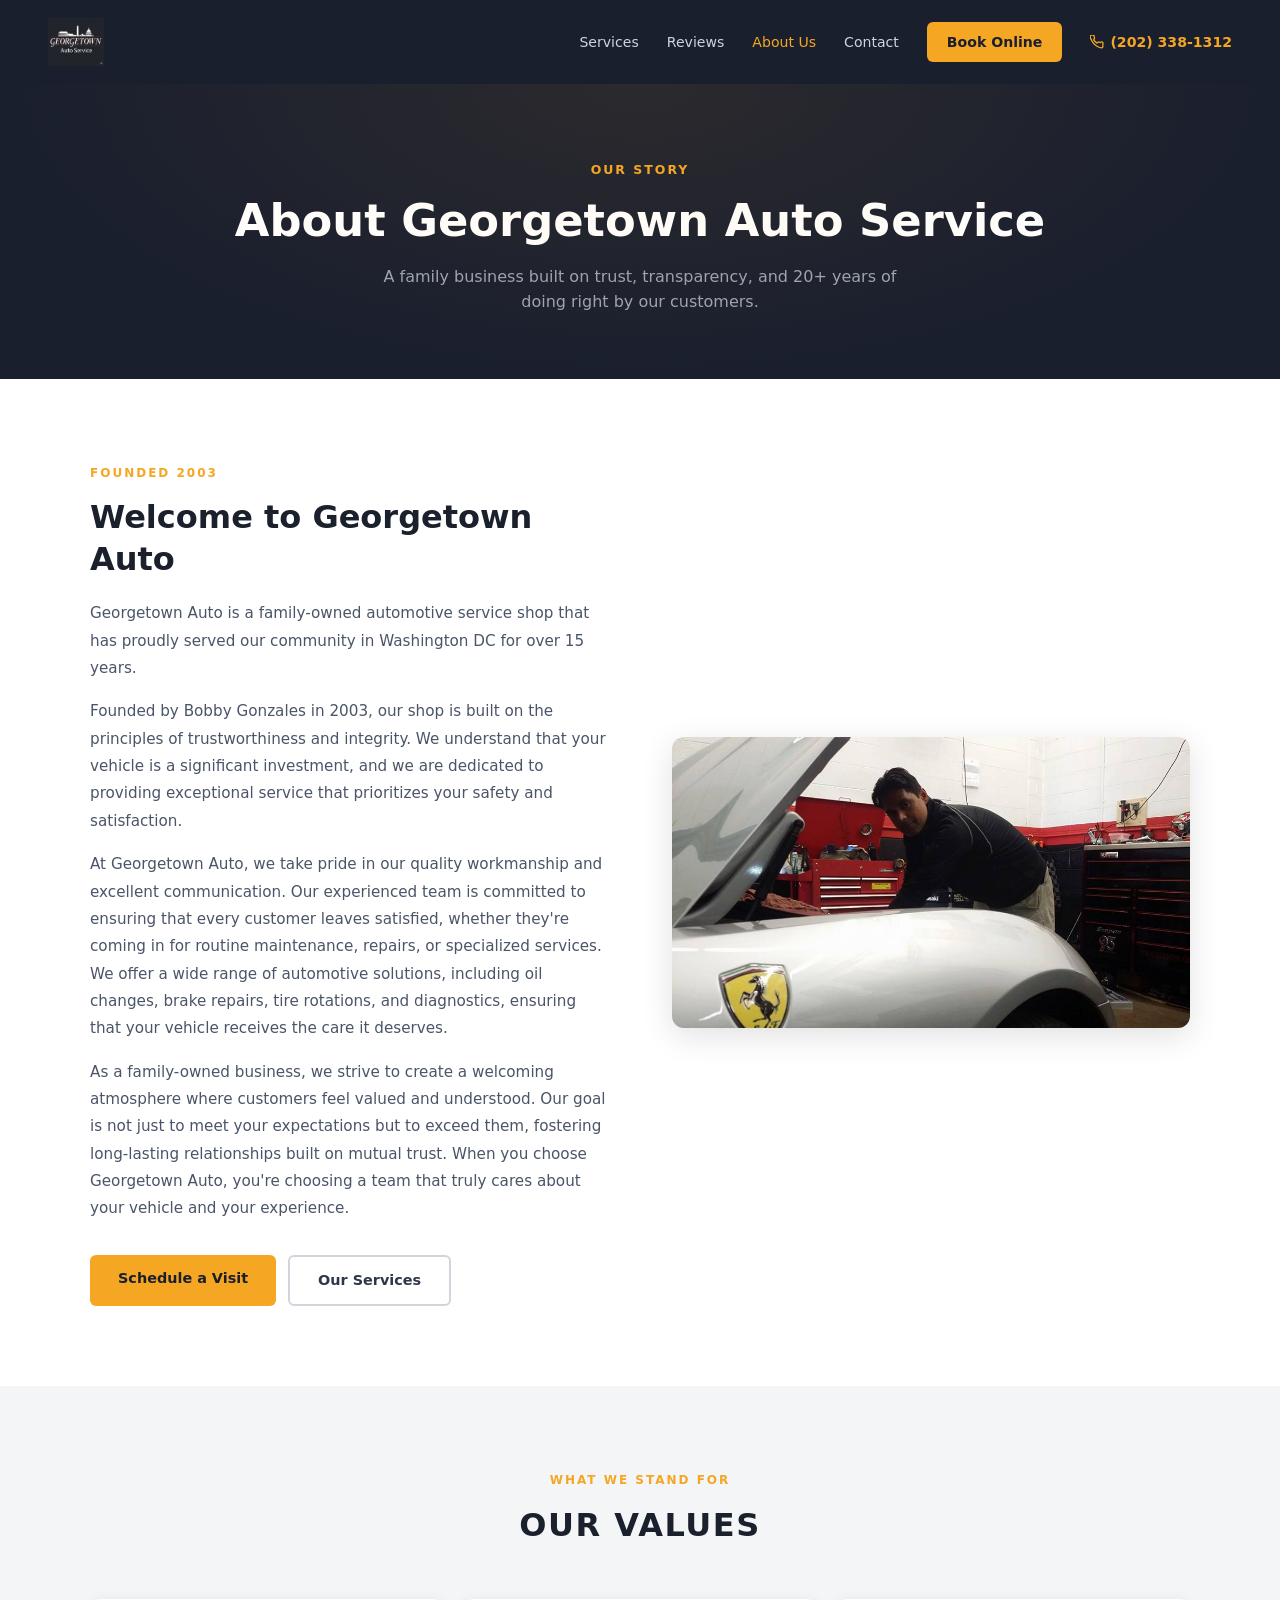
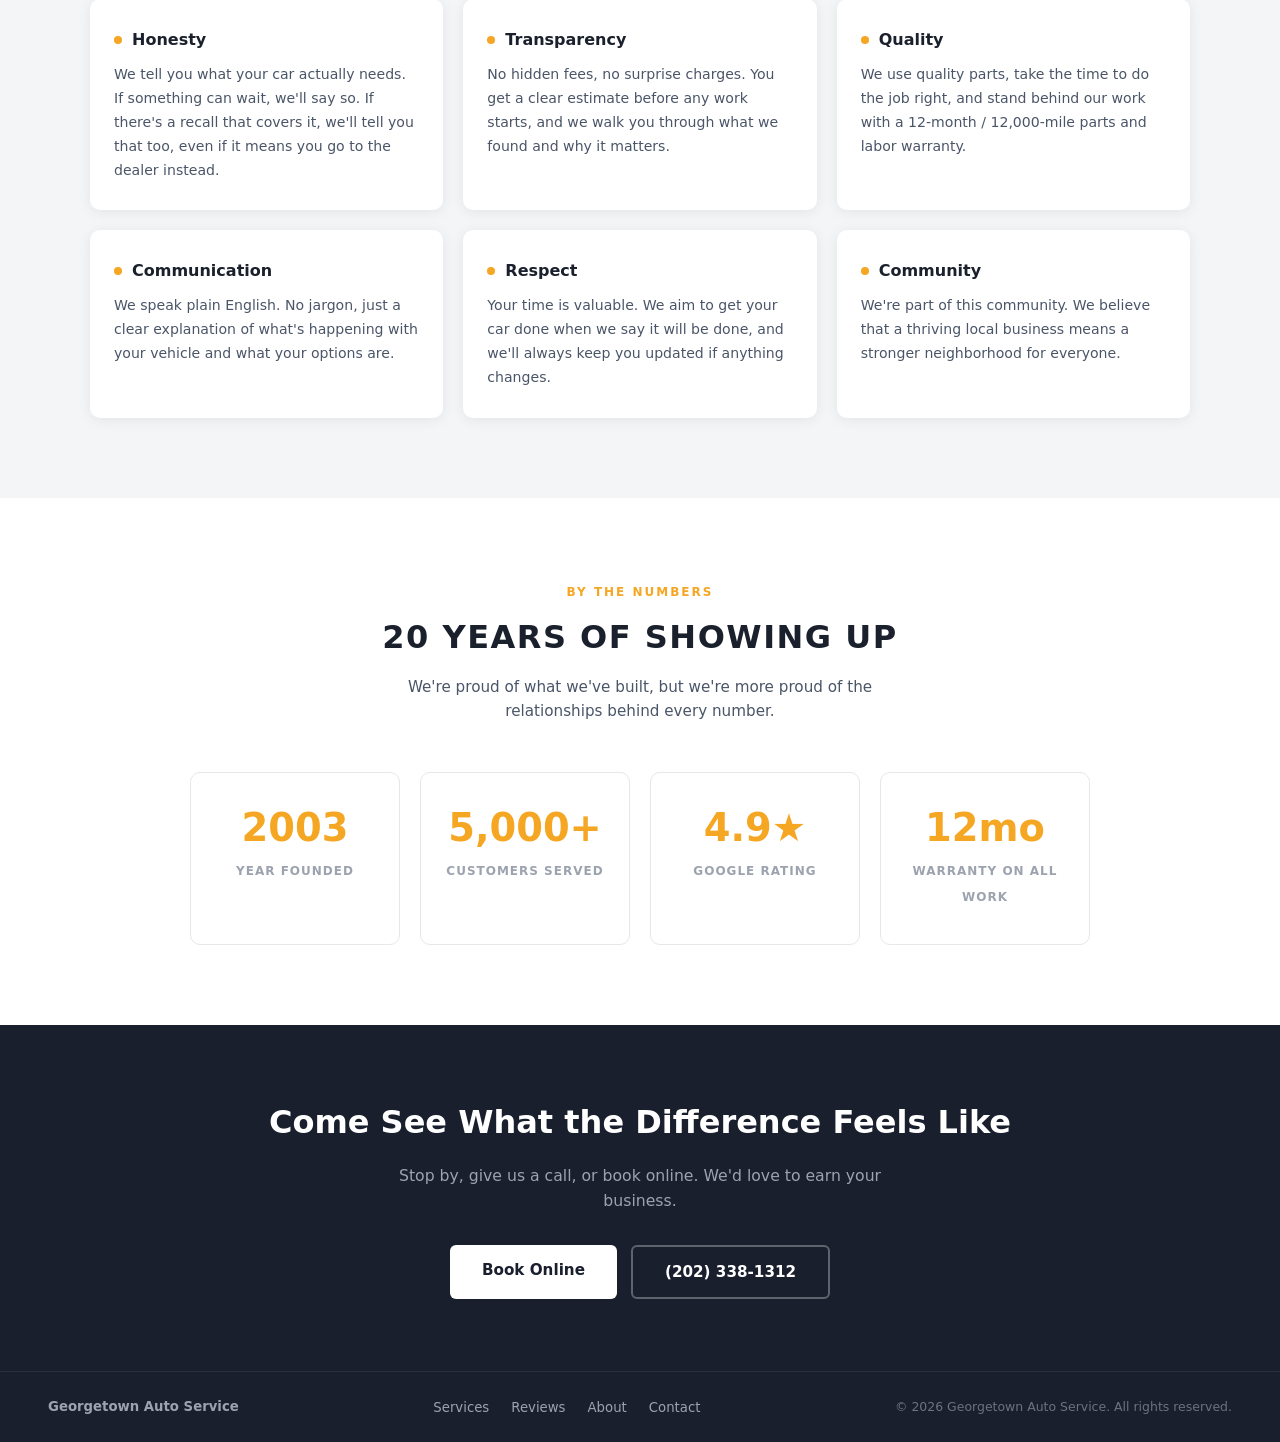
==== commit fd1765df: "UI and text updates" ====
--- a/about.html
+++ b/about.html
@@ -4,7 +4,7 @@
   <meta charset="UTF-8">
   <meta name="viewport" content="width=device-width, initial-scale=1.0">
   <title>About Us | Georgetown Auto Service</title>
-  <meta name="description" content="Learn about Georgetown Auto Service — family-owned, founded on honesty and transparency, serving Washington DC and the Metro area with certified auto repair since 2003.">
+  <meta name="description" content="Learn about Georgetown Auto Service, a family-owned shop founded on honesty and transparency, serving Washington DC and the Metro area with certified auto repair since 2003.">
 
   <style>
     :root {
@@ -548,12 +548,11 @@
   <div class="section-header">
     <span class="eyebrow">What We Stand For</span>
     <h2>Our Values</h2>
-    <p>These aren't words on a wall. They're the standard we hold ourselves to every single day.</p>
   </div>
   <div class="values-grid">
     <div class="value-card">
       <h4>Honesty</h4>
-      <p>We tell you what your car actually needs. If something can wait, we'll say so. If there's a recall that covers it, we'll tell you that too — even if it means you go to the dealer instead.</p>
+      <p>We tell you what your car actually needs. If something can wait, we'll say so. If there's a recall that covers it, we'll tell you that too, even if it means you go to the dealer instead.</p>
     </div>
     <div class="value-card">
       <h4>Transparency</h4>
@@ -565,7 +564,7 @@
     </div>
     <div class="value-card">
       <h4>Communication</h4>
-      <p>We speak plain English. No jargon — just a clear explanation of what's happening with your vehicle and what your options are.</p>
+      <p>We speak plain English. No jargon, just a clear explanation of what's happening with your vehicle and what your options are.</p>
     </div>
     <div class="value-card">
       <h4>Respect</h4>
@@ -583,7 +582,7 @@
   <div class="section-header">
     <span class="eyebrow">By the Numbers</span>
     <h2>20 Years of Showing Up</h2>
-    <p>We're proud of what we've built — but we're more proud of the relationships behind every number.</p>
+    <p>We're proud of what we've built, but we're more proud of the relationships behind every number.</p>
   </div>
   <div class="stats-grid">
     <div class="stat-card">
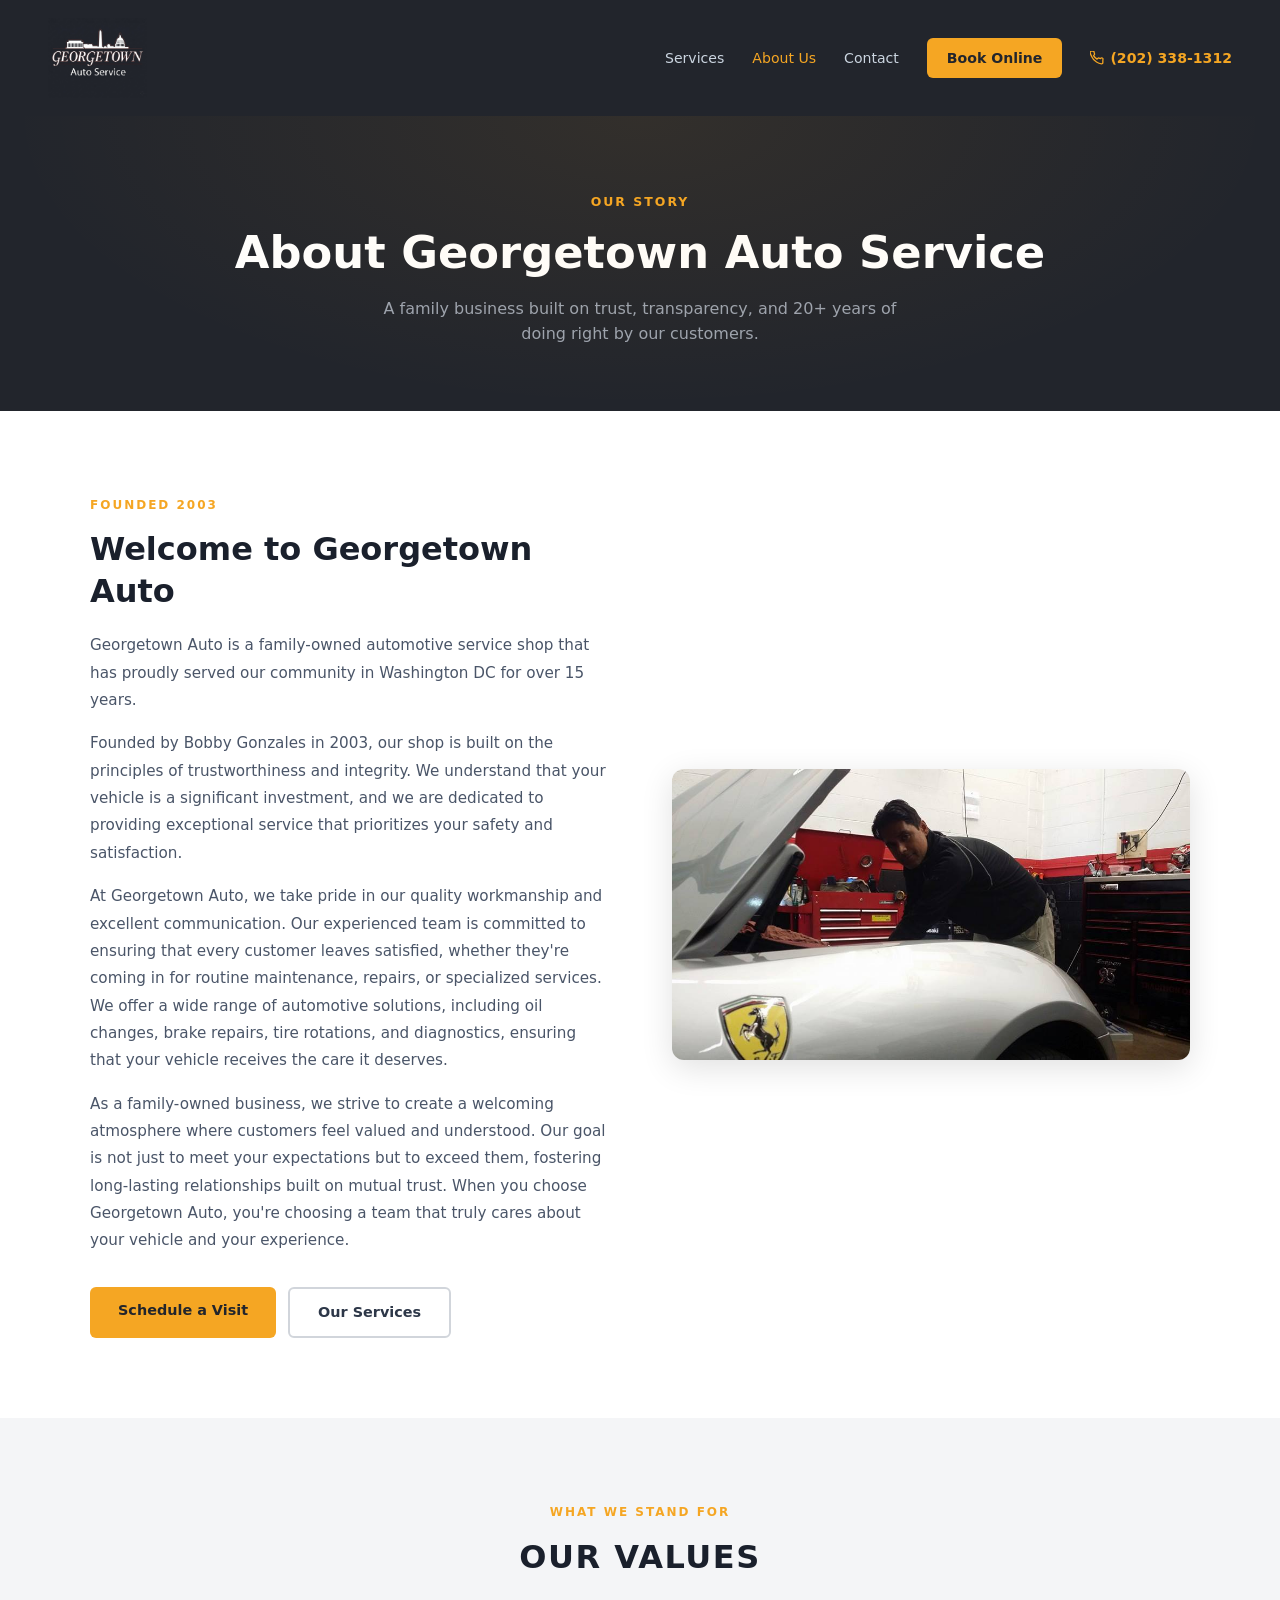
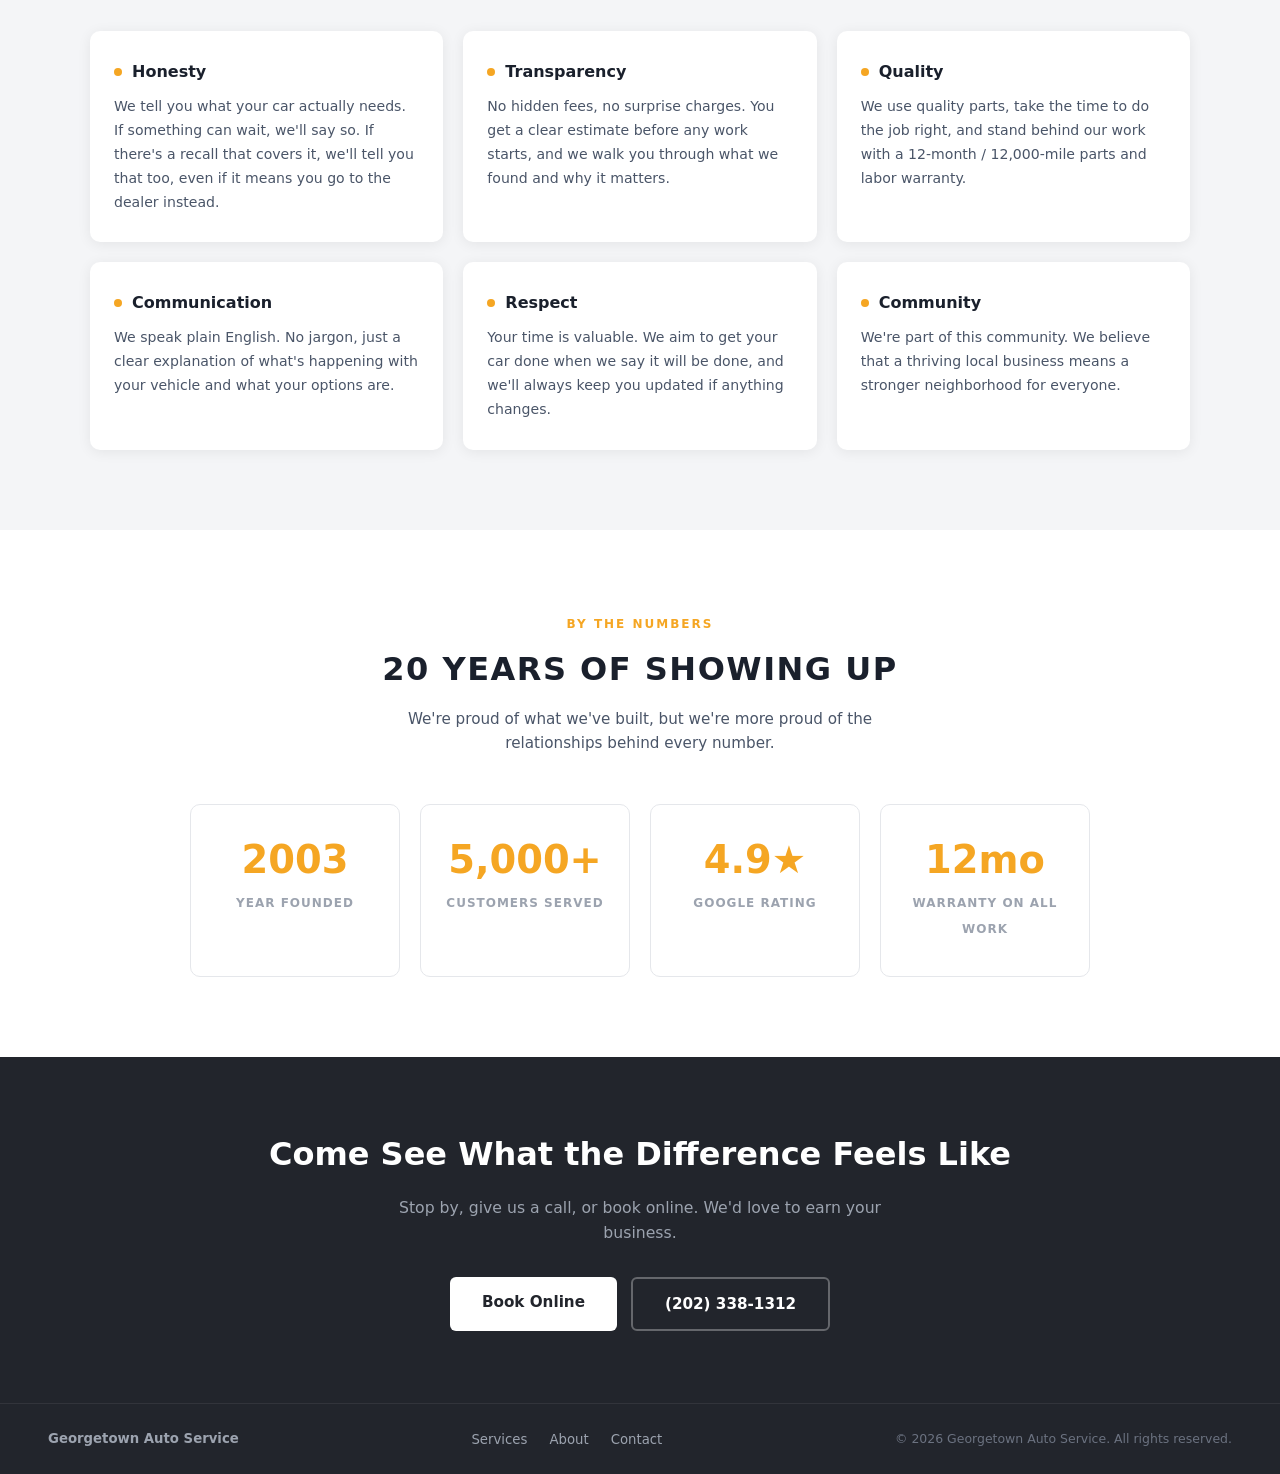
==== commit ed3e9f9b: "Updated header color. Removed Review button from About Us page. Increased logo size. Adjusted Banner" ====
--- a/about.html
+++ b/about.html
@@ -8,7 +8,7 @@
 
   <style>
     :root {
-      --dark: #1a1f2e;
+      --dark: #22252c;
       --light-bg: #f4f5f7;
       --accent: #f5a623;
       --accent-hover: #e8961f;
@@ -48,9 +48,10 @@
       text-decoration: none;
     }
     .nav-logo-img {
-      height: 48px;
+      height: 80px;
       width: auto;
       display: block;
+      background: #22252c;
     }
     .nav-right {
       display: flex;
@@ -482,7 +483,6 @@
   <div class="nav-right">
     <ul class="nav-links">
       <li><a href="index.html#services">Services</a></li>
-      <li><a href="index.html#reviews">Reviews</a></li>
       <li><a href="about.html" class="active">About Us</a></li>
       <li><a href="index.html#contact">Contact</a></li>
     </ul>
@@ -502,7 +502,6 @@
 
 <div class="mobile-nav" id="mobile-nav">
   <a href="index.html#services">Services</a>
-  <a href="index.html#reviews">Reviews</a>
   <a href="about.html">About Us</a>
   <a href="index.html#contact">Contact</a>
   <a href="https://calendly.com" target="_blank" rel="noopener" class="btn-book">Book Online</a>
@@ -619,7 +618,6 @@
   <span class="footer-logo-text">Georgetown Auto Service</span>
   <ul class="footer-links">
     <li><a href="index.html#services">Services</a></li>
-    <li><a href="index.html#reviews">Reviews</a></li>
     <li><a href="about.html">About</a></li>
     <li><a href="index.html#contact">Contact</a></li>
   </ul>
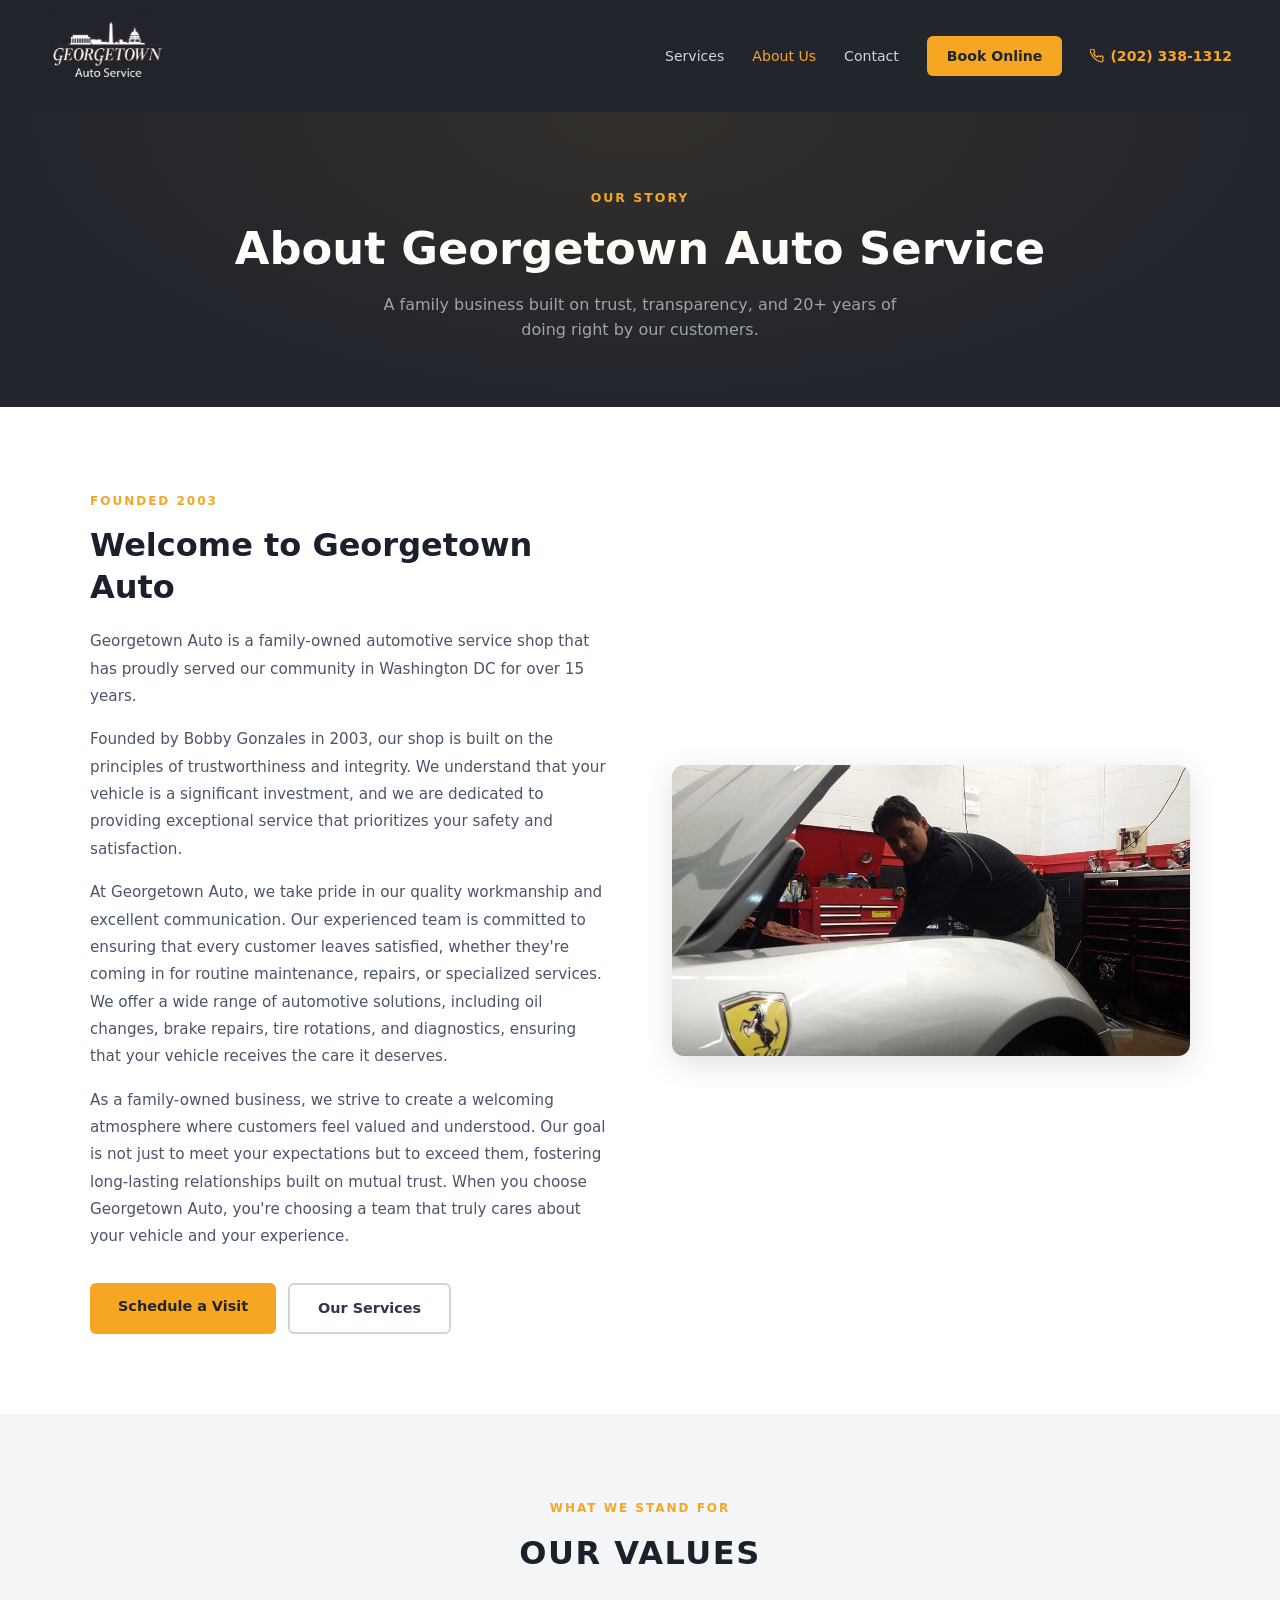
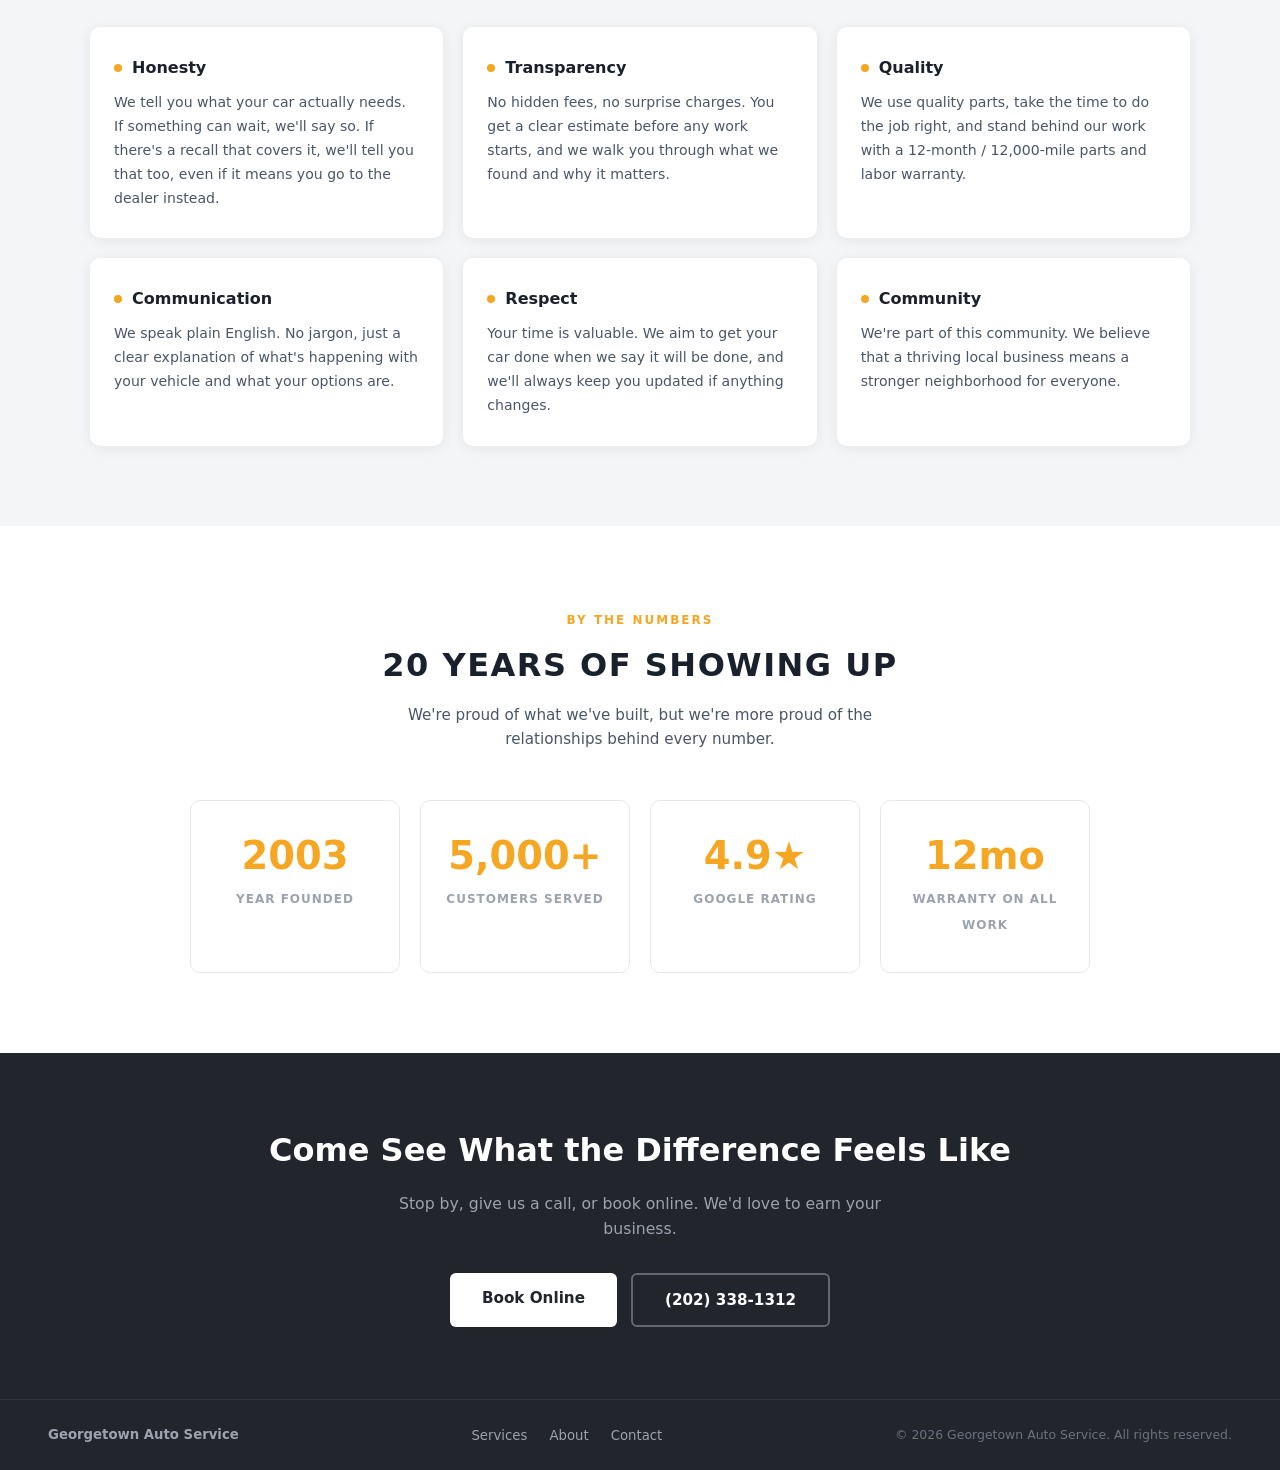
==== commit 35b88a2b: "logo resizing" ====
--- a/about.html
+++ b/about.html
@@ -32,14 +32,14 @@
       top: 0;
       z-index: 1000;
       background: var(--dark);
-      padding: 18px 48px;
+      padding: 8px 48px;
       display: flex;
       align-items: center;
       justify-content: space-between;
       transition: padding 0.3s ease, box-shadow 0.3s ease;
     }
     #main-nav.scrolled {
-      padding: 10px 48px;
+      padding: 4px 48px;
       box-shadow: 0 4px 20px rgba(0,0,0,0.35);
     }
     .nav-logo {
@@ -48,7 +48,7 @@
       text-decoration: none;
     }
     .nav-logo-img {
-      height: 80px;
+      height: 96px;
       width: auto;
       display: block;
       background: #22252c;
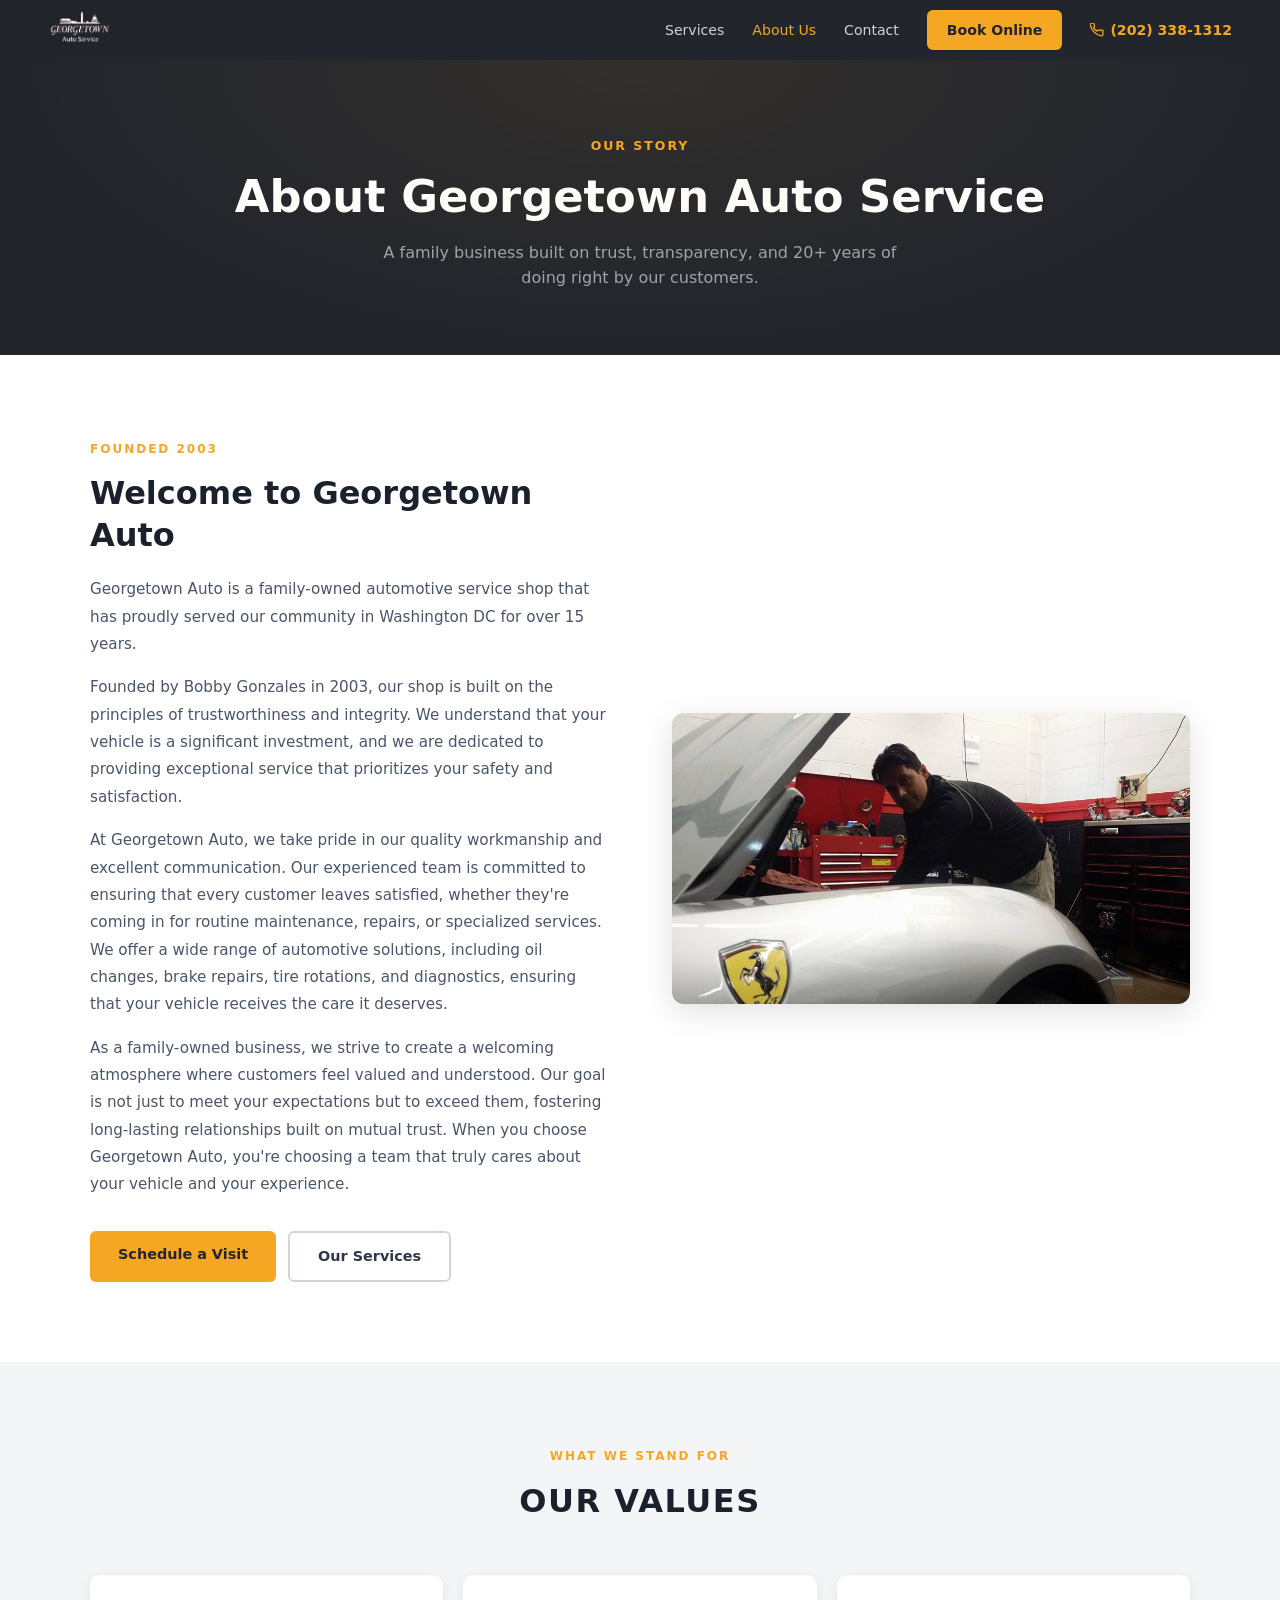
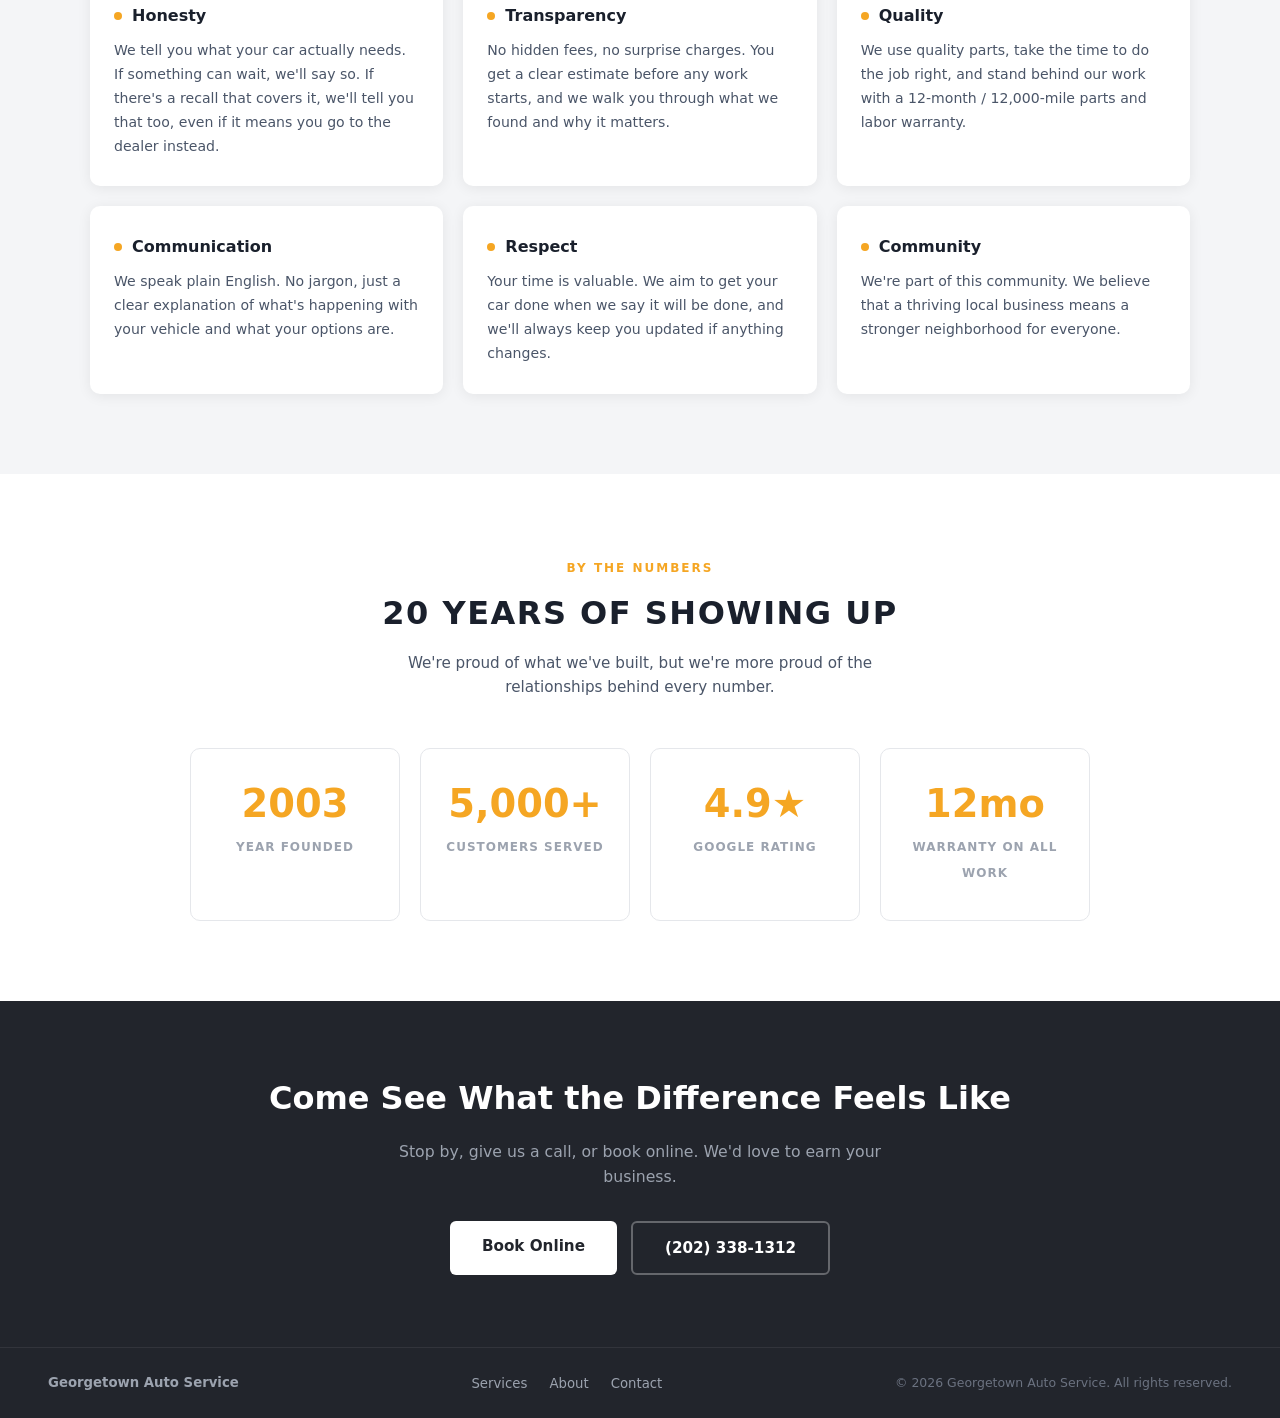
==== commit b6f8b374: "slim header" ====
--- a/about.html
+++ b/about.html
@@ -32,14 +32,14 @@
       top: 0;
       z-index: 1000;
       background: var(--dark);
-      padding: 8px 48px;
+      padding: 4px 48px;
       display: flex;
       align-items: center;
       justify-content: space-between;
       transition: padding 0.3s ease, box-shadow 0.3s ease;
     }
     #main-nav.scrolled {
-      padding: 4px 48px;
+      padding: 2px 48px;
       box-shadow: 0 4px 20px rgba(0,0,0,0.35);
     }
     .nav-logo {
@@ -48,7 +48,7 @@
       text-decoration: none;
     }
     .nav-logo-img {
-      height: 96px;
+      height: 52px;
       width: auto;
       display: block;
       background: #22252c;
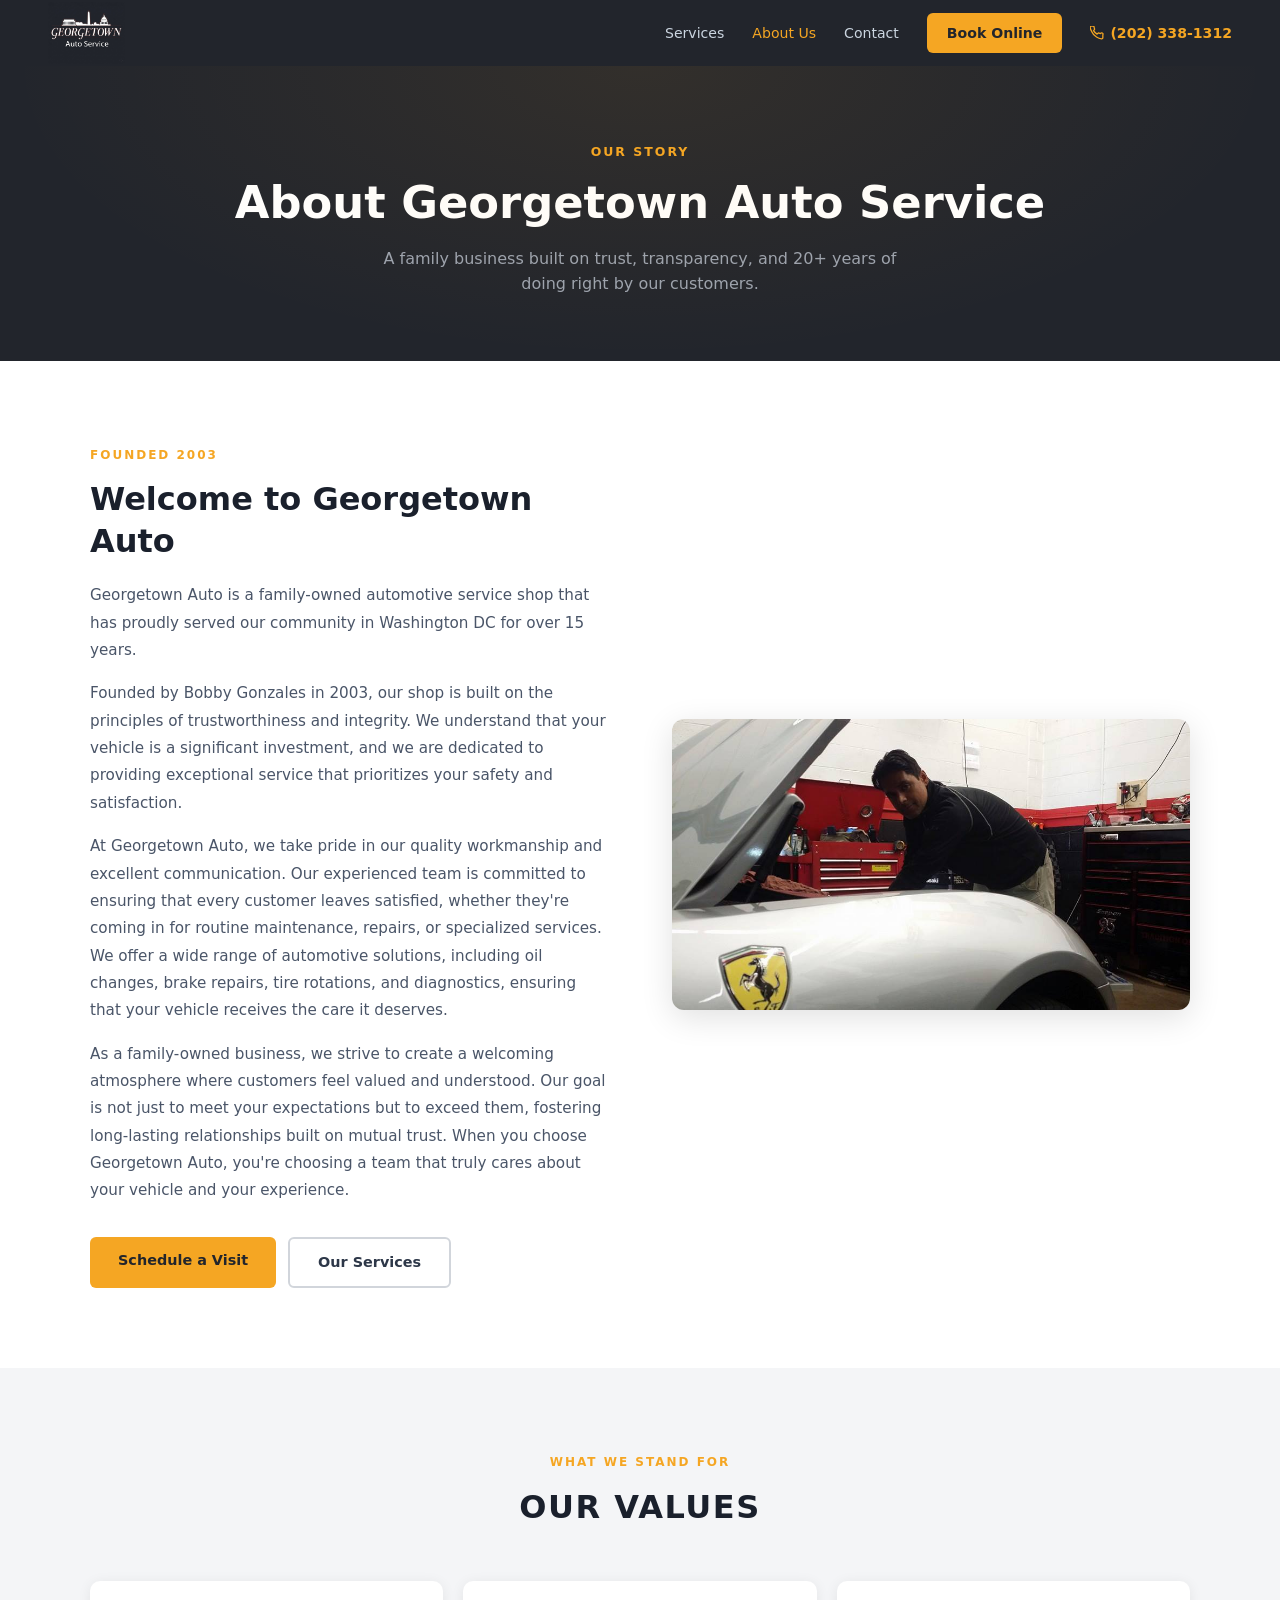
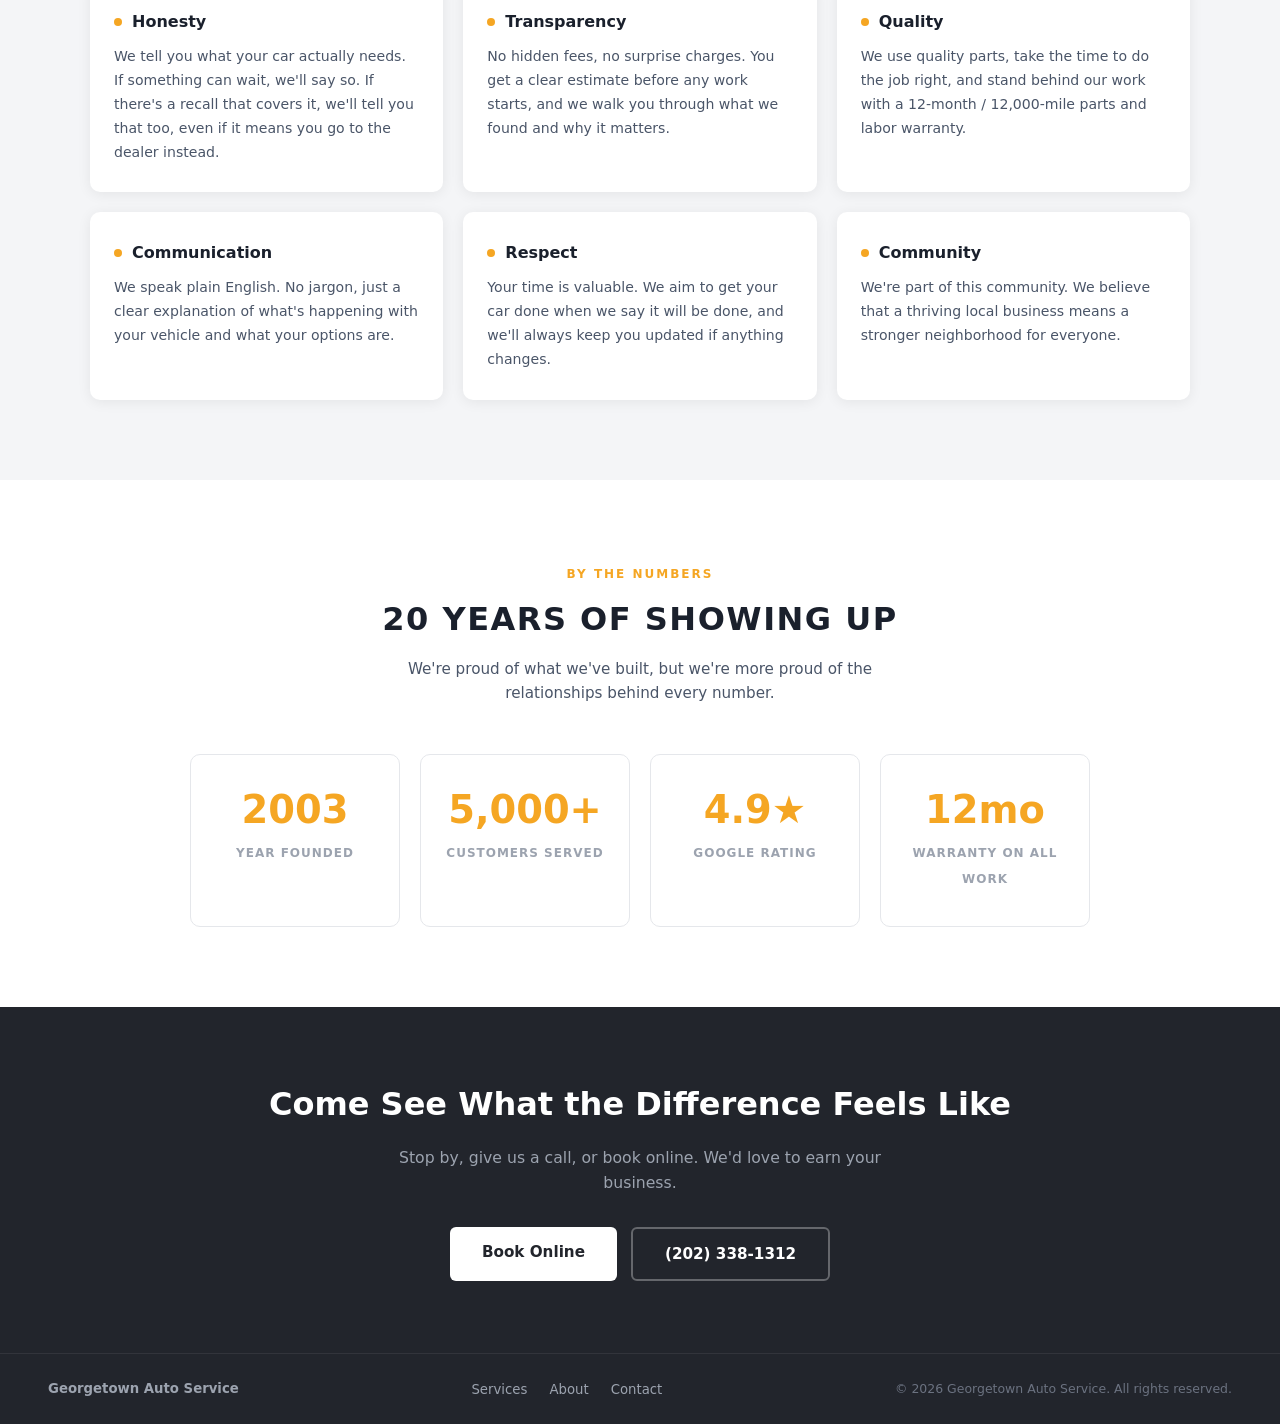
==== commit 3abd0959: "header adjustments" ====
--- a/about.html
+++ b/about.html
@@ -32,7 +32,7 @@
       top: 0;
       z-index: 1000;
       background: var(--dark);
-      padding: 4px 48px;
+      padding: 2px 48px;
       display: flex;
       align-items: center;
       justify-content: space-between;
@@ -48,7 +48,7 @@
       text-decoration: none;
     }
     .nav-logo-img {
-      height: 52px;
+      height: 62px;
       width: auto;
       display: block;
       background: #22252c;
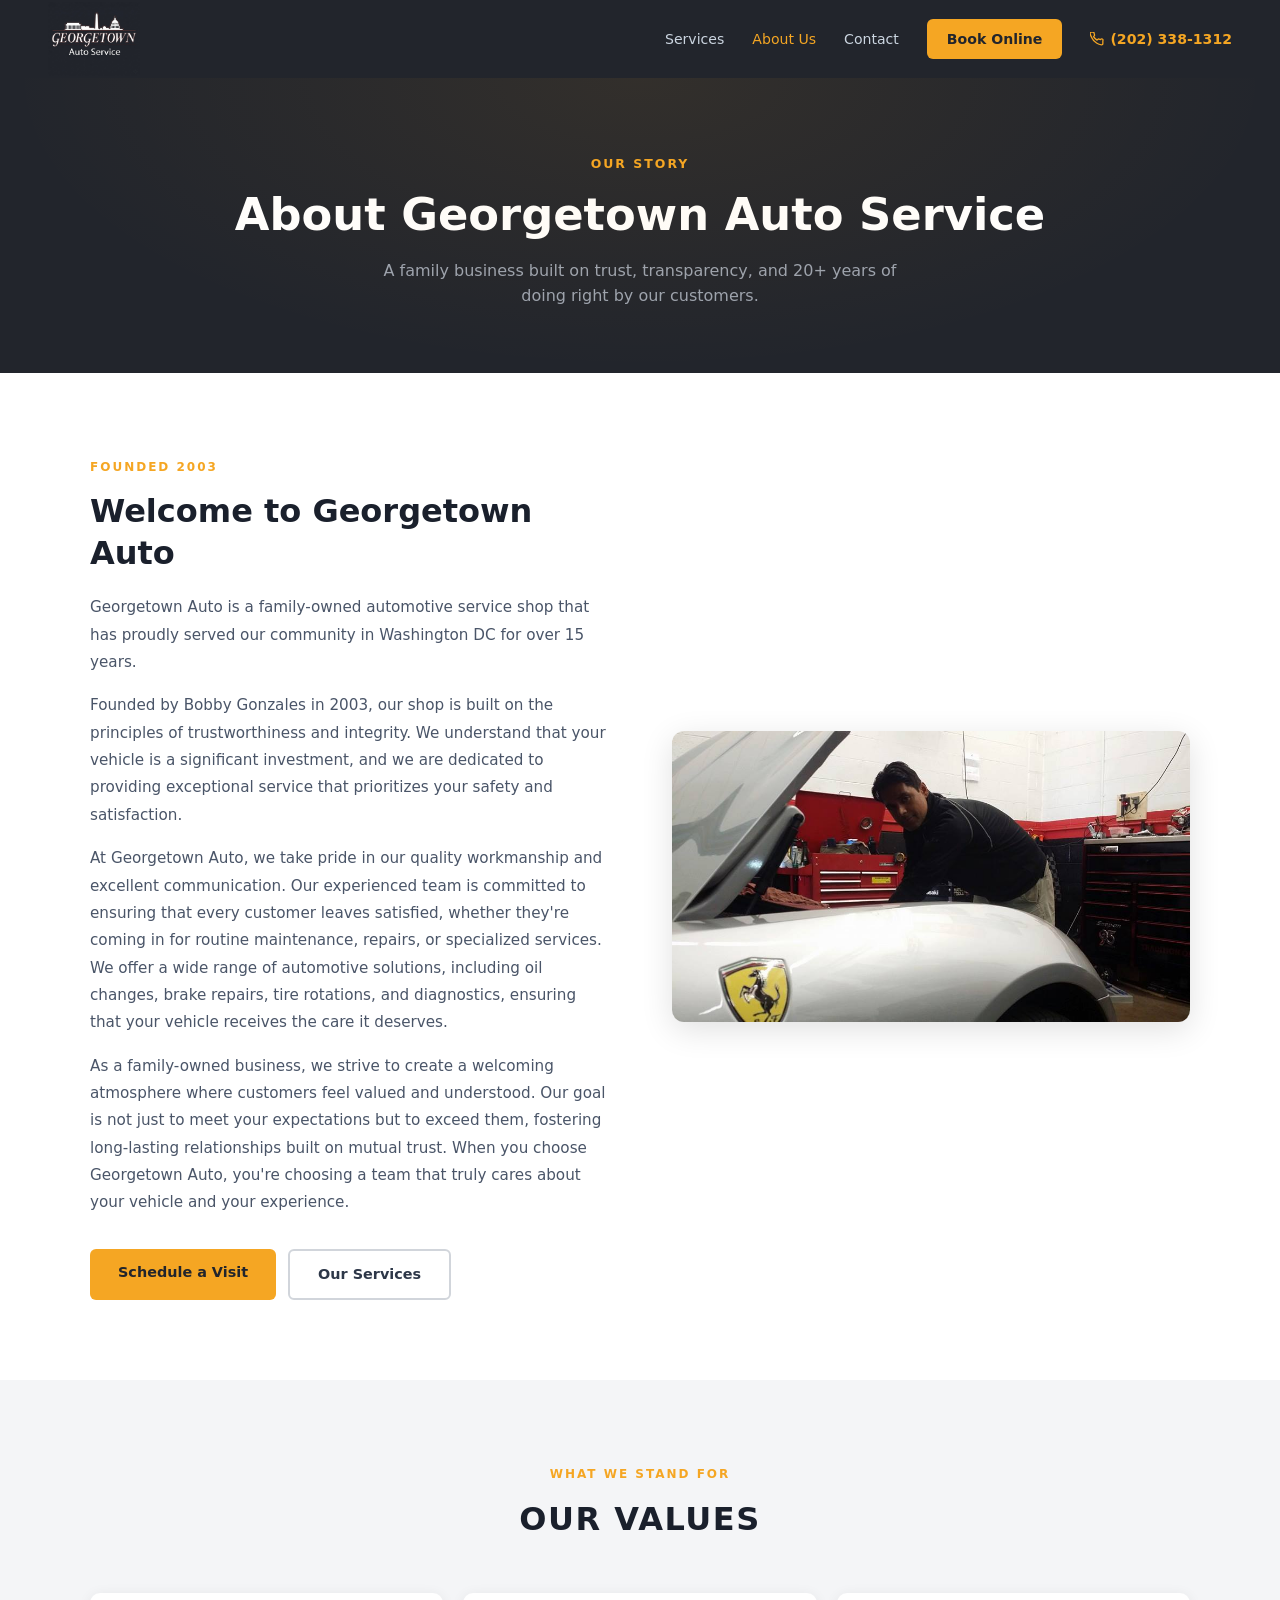
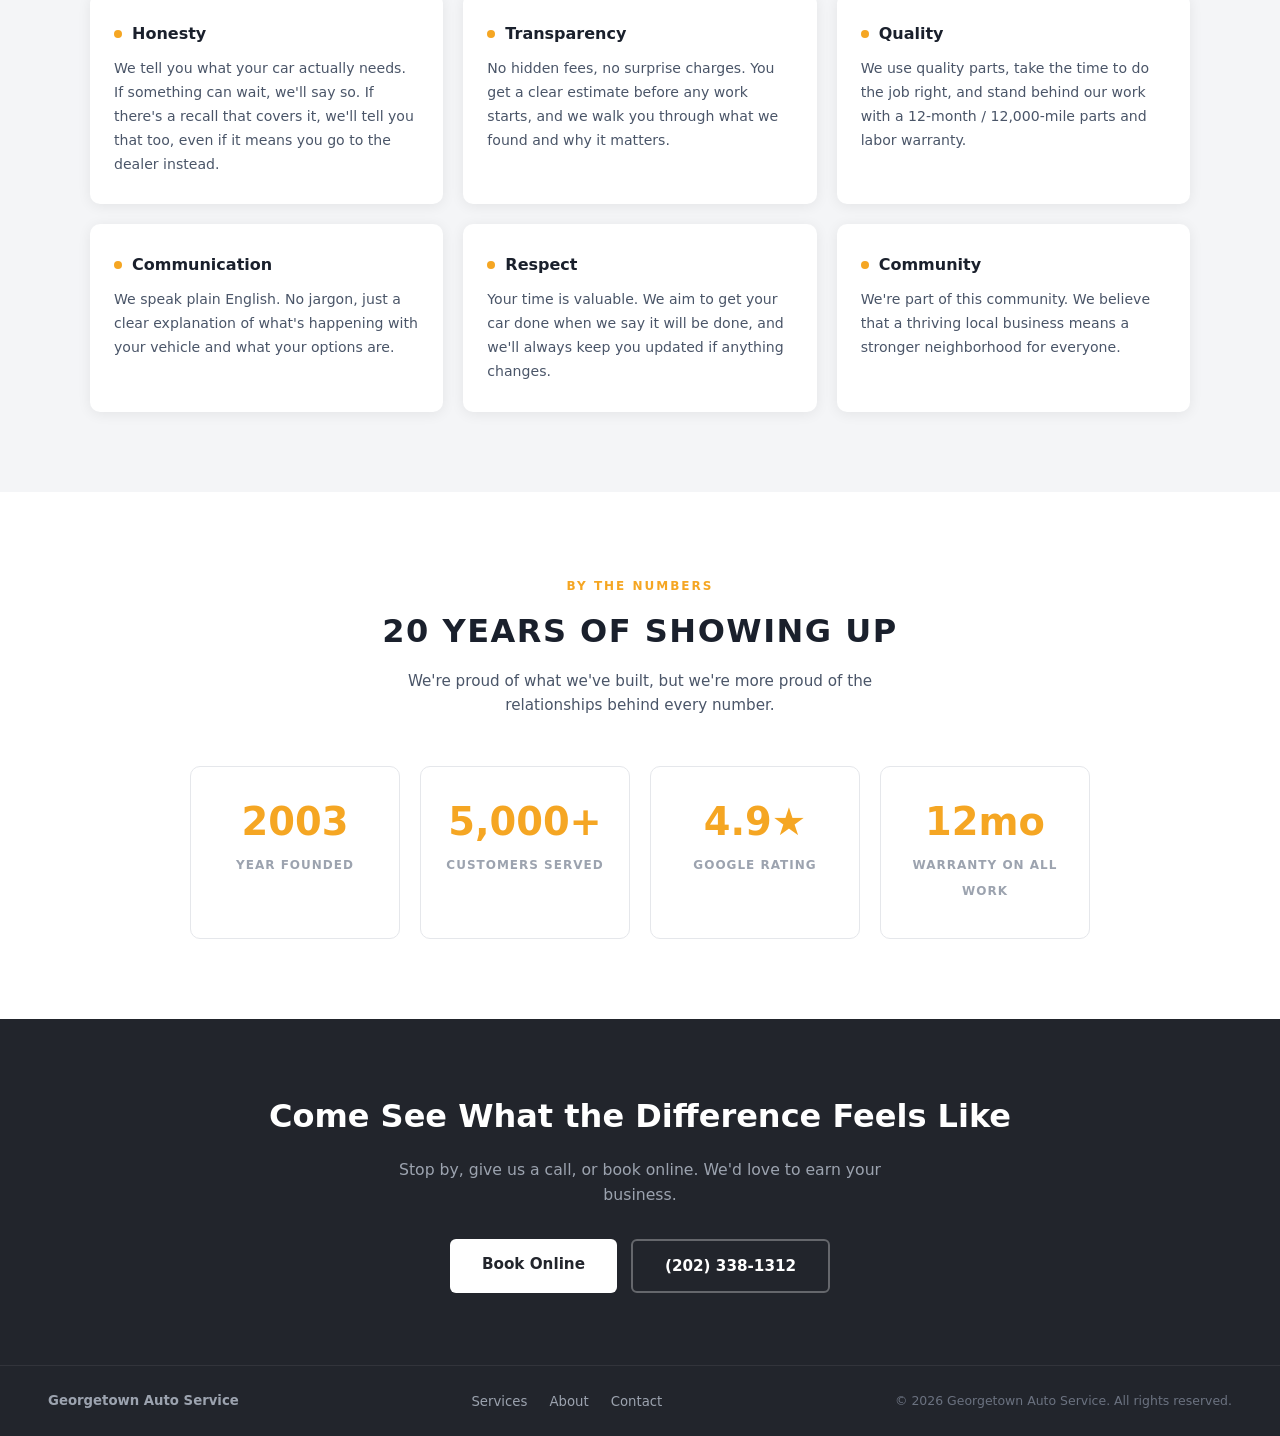
==== commit dc260f98: "header adjustments" ====
--- a/about.html
+++ b/about.html
@@ -48,7 +48,7 @@
       text-decoration: none;
     }
     .nav-logo-img {
-      height: 62px;
+      height: 74px;
       width: auto;
       display: block;
       background: #22252c;
